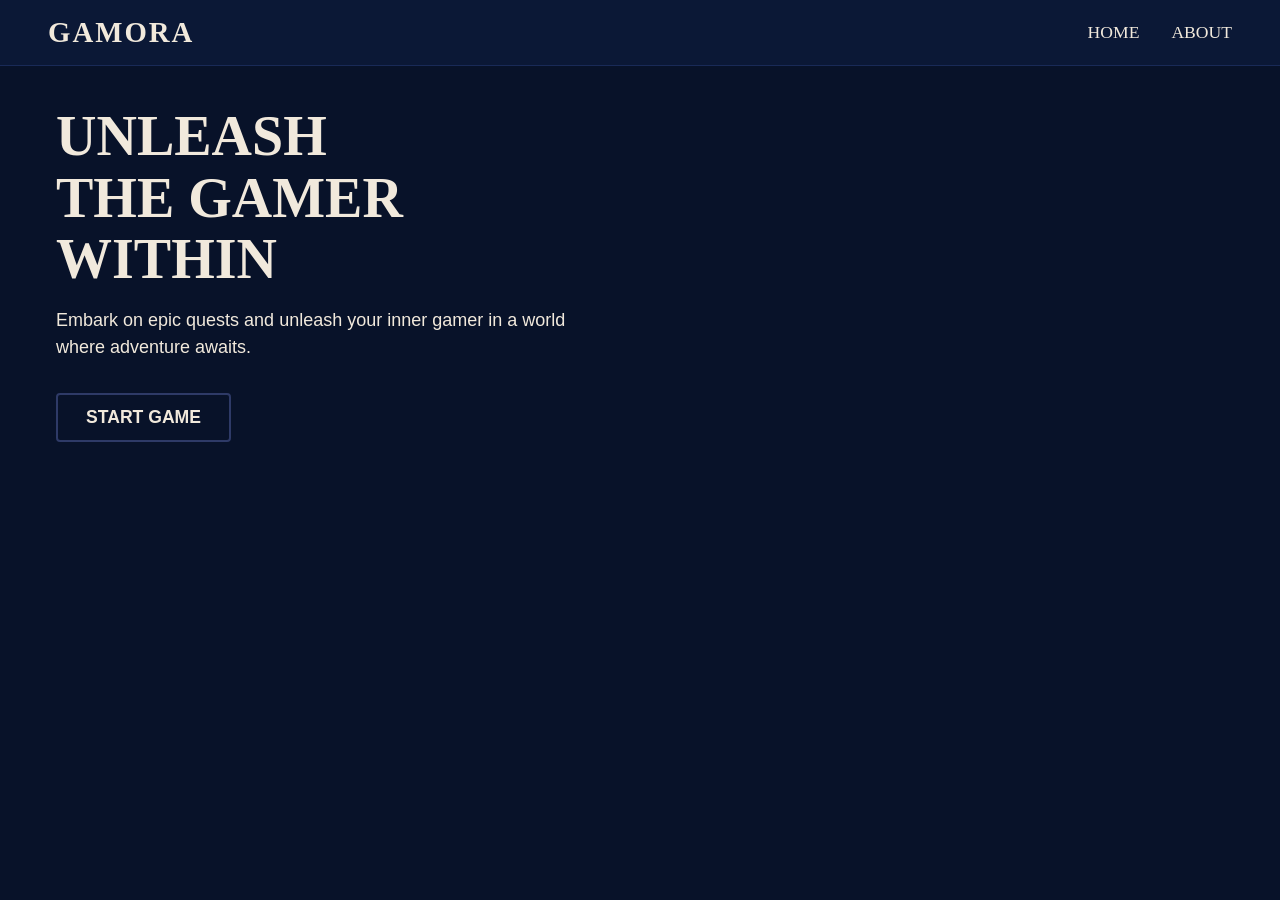
==== index.html @ 8419f67c "Create index.html" ====
<!DOCTYPE html>
<html lang="en">
<head>
    <meta charset="UTF-8" />
    <meta name="viewport" content="width=device-width, initial-scale=1" />
    <title>Gamora</title>
    <link rel="stylesheet" href="styles.css" />
</head>
<style>
   /* Reset and base styles */
* {
    margin: 0;
    padding: 0;
    box-sizing: border-box;
    font-family: 'Georgia', serif;
}

body {
    background-color: #081229;
    color: #f1e9dc;
    min-height: 100vh;
    display: flex;
    flex-direction: column;
    background-image: url("https://images8.alphacoders.com/134/thumb-1920-1349793.png");
}

/* Header styles */
.header {
    display: flex;
    justify-content: space-between;
    align-items: center;
    padding: 1rem 3rem;
    background-color: #0b1836;
    border-bottom: 1px solid #192a57;
}

.logo {
    font-weight: 900;
    font-size: 1.8rem;
    letter-spacing: 2px;
}

.nav {
    display: flex;
    gap: 2rem;
}

.nav-link {
    color: #f1e9dc;
    text-decoration: none;
    font-weight: 500;
    font-size: 1.1rem;
    transition: color 0.3s ease;
}

.nav-link:hover {
    color: #a9c1d9;
    cursor: pointer;
}

/* Main content styles */
.main-content {
    flex-grow: 1;
   
    
    max-width: 1200px;
    margin:40px ;
    padding: 0 1rem;
    
}

.text-section {
    max-width: 550px;
}

.text-section h1 {
    font-size: 3.5rem;
    font-weight: 900;
    line-height: 1.1;
    margin-bottom: 1rem;
}

.text-section p {
    font-weight: 400;
    font-size: 1.125rem;
    margin-bottom: 2rem;
    line-height: 1.5;
    font-family: 'Arial', sans-serif;
}

/* Button styles */
.start-btn {
    background-color: transparent;
    border: 2px solid #2e3a67;
    color: #f1e9dc;
    padding: 0.75rem 1.75rem;
    font-weight: 700;
    font-size: 1.1rem;
    cursor: pointer;
    border-radius: 4px;
    transition: all 0.3s ease;
    font-family: 'Arial', sans-serif;
}

.start-btn:hover {
    background-color: #2e3a67;
    border-color: #7ea4d8;
    color: #cbd9f2;
}

/* Image section */
.image-section img {
    max-width: 400px;
    width: 100%;
    height: auto;
}

/* Responsive for smaller screens */
@media screen and (max-width: 900px) {
    .main-content {
        flex-direction: column-reverse;
        text-align: center;
    }

    .text-section h1 {
        font-size: 2.5rem;
    }

    .image-section img {
        max-width: 80%;
        margin-bottom: 2rem;
    }
}


</style>
<body>
    <header class="header">
        <div class="logo">GAMORA</div>
        <nav class="nav">
            <a href="startgame.html" class="nav-link">HOME</a>
            
            <a href="#" class="nav-link">ABOUT</a>
        </nav>
    </header>
    <main class="main-content">
        <div class="text-section">
            <h1>UNLEASH <br />THE GAMER <br />WITHIN</h1>
            <p>Embark on epic quests and unleash your inner gamer in a world where adventure awaits.</p>
            <button a href="startgame.html" class="start-btn">START GAME</button>
        </div>
       
    </main>
</body>
</html>
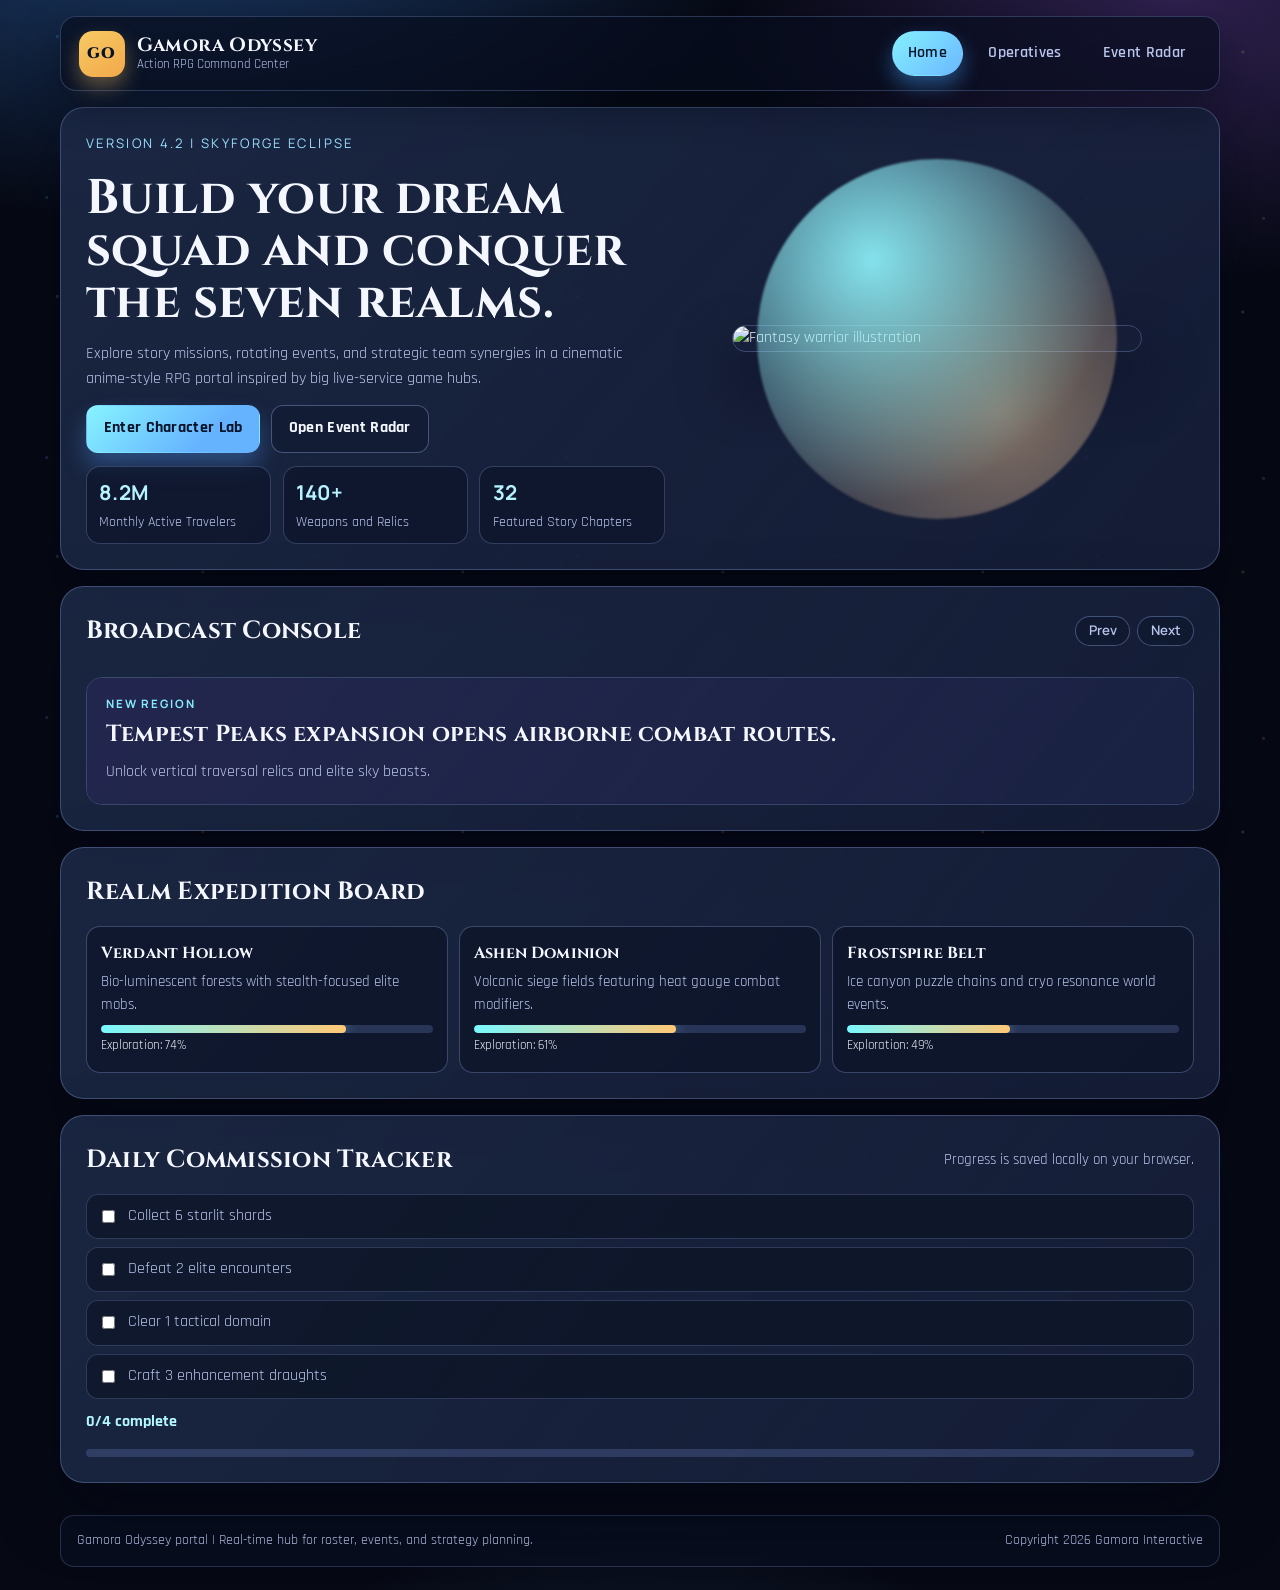
==== commit 6b2a78da: "Redesign site into animated RPG-style game portal" ====
--- a/index.html
+++ b/index.html
@@ -1,155 +1,167 @@
 <!DOCTYPE html>
 <html lang="en">
 <head>
-    <meta charset="UTF-8" />
-    <meta name="viewport" content="width=device-width, initial-scale=1" />
-    <title>Gamora</title>
-    <link rel="stylesheet" href="styles.css" />
+  <meta charset="UTF-8" />
+  <meta name="viewport" content="width=device-width, initial-scale=1" />
+  <title>Gamora Odyssey | Action RPG Portal</title>
+  <link rel="preconnect" href="https://fonts.googleapis.com" />
+  <link rel="preconnect" href="https://fonts.gstatic.com" crossorigin />
+  <link
+    href="https://fonts.googleapis.com/css2?family=Cinzel:wght@500;700;900&family=Rajdhani:wght@400;500;600;700&family=Manrope:wght@500;700&display=swap"
+    rel="stylesheet"
+  />
+  <link rel="stylesheet" href="styles.css" />
+  <script src="script.js" defer></script>
 </head>
-<style>
-   /* Reset and base styles */
-* {
-    margin: 0;
-    padding: 0;
-    box-sizing: border-box;
-    font-family: 'Georgia', serif;
-}
+<body data-page="home">
+  <div class="atmo-layer"></div>
 
-body {
-    background-color: #081229;
-    color: #f1e9dc;
-    min-height: 100vh;
-    display: flex;
-    flex-direction: column;
-    background-image: url("https://images8.alphacoders.com/134/thumb-1920-1349793.png");
-}
+  <header class="site-header">
+    <a href="index.html" class="brand">
+      <span class="brand-mark">GO</span>
+      <span class="brand-text">
+        <strong>Gamora Odyssey</strong>
+        <small>Action RPG Command Center</small>
+      </span>
+    </a>
 
-/* Header styles */
-.header {
-    display: flex;
-    justify-content: space-between;
-    align-items: center;
-    padding: 1rem 3rem;
-    background-color: #0b1836;
-    border-bottom: 1px solid #192a57;
-}
+    <button class="menu-toggle" type="button" data-menu-toggle aria-label="Toggle navigation">Menu</button>
 
-.logo {
-    font-weight: 900;
-    font-size: 1.8rem;
-    letter-spacing: 2px;
-}
+    <nav class="site-nav" data-nav>
+      <a href="index.html" data-page-link="home">Home</a>
+      <a href="startgame.html" data-page-link="characters">Operatives</a>
+      <a href="event_calender.html" data-page-link="events">Event Radar</a>
+    </nav>
+  </header>
 
-.nav {
-    display: flex;
-    gap: 2rem;
-}
+  <main class="page page-home">
+    <section class="panel hero" data-parallax-zone data-reveal>
+      <div class="hero-copy">
+        <p class="kicker">Version 4.2 | Skyforge Eclipse</p>
+        <h1>Build your dream squad and conquer the seven realms.</h1>
+        <p class="intro-text">
+          Explore story missions, rotating events, and strategic team synergies in a cinematic anime-style RPG portal inspired by big live-service game hubs.
+        </p>
 
-.nav-link {
-    color: #f1e9dc;
-    text-decoration: none;
-    font-weight: 500;
-    font-size: 1.1rem;
-    transition: color 0.3s ease;
-}
+        <div class="cta-row">
+          <a class="btn btn-primary" href="startgame.html">Enter Character Lab</a>
+          <a class="btn btn-ghost" href="event_calender.html">Open Event Radar</a>
+        </div>
 
-.nav-link:hover {
-    color: #a9c1d9;
-    cursor: pointer;
-}
+        <div class="stat-grid">
+          <article class="stat-card">
+            <h3>8.2M</h3>
+            <p>Monthly Active Travelers</p>
+          </article>
+          <article class="stat-card">
+            <h3>140+</h3>
+            <p>Weapons and Relics</p>
+          </article>
+          <article class="stat-card">
+            <h3>32</h3>
+            <p>Featured Story Chapters</p>
+          </article>
+        </div>
+      </div>
 
-/* Main content styles */
-.main-content {
-    flex-grow: 1;
-   
-    
-    max-width: 1200px;
-    margin:40px ;
-    padding: 0 1rem;
-    
-}
+      <div class="hero-art">
+        <div class="energy-orb" data-depth="8"></div>
+        <img
+          src="https://images.unsplash.com/photo-1624344965190-8a1f6f6d2f2f?auto=format&fit=crop&w=880&q=80"
+          alt="Fantasy warrior illustration"
+          data-depth="18"
+        />
+      </div>
+    </section>
 
-.text-section {
-    max-width: 550px;
-}
+    <section class="panel carousel-panel" data-reveal>
+      <div class="section-head">
+        <h2>Broadcast Console</h2>
+        <div class="carousel-controls">
+          <button type="button" data-carousel-prev aria-label="Previous update">Prev</button>
+          <button type="button" data-carousel-next aria-label="Next update">Next</button>
+        </div>
+      </div>
 
-.text-section h1 {
-    font-size: 3.5rem;
-    font-weight: 900;
-    line-height: 1.1;
-    margin-bottom: 1rem;
-}
+      <div class="carousel-window">
+        <div class="carousel-track" data-carousel-track>
+          <article class="news-card">
+            <p class="label">New Region</p>
+            <h3>Tempest Peaks expansion opens airborne combat routes.</h3>
+            <p>Unlock vertical traversal relics and elite sky beasts.</p>
+          </article>
+          <article class="news-card">
+            <p class="label">Co-op Raid</p>
+            <h3>Leviathan Core raid now supports 8-player tactical teams.</h3>
+            <p>Shared shield mechanics and rotating elemental hazards.</p>
+          </article>
+          <article class="news-card">
+            <p class="label">Limited Banner</p>
+            <h3>Lyra Stormveil and Kairo Embermace rate-up event is live.</h3>
+            <p>Boosted drop rates and bonus fate tickets in week one.</p>
+          </article>
+        </div>
+      </div>
+    </section>
 
-.text-section p {
-    font-weight: 400;
-    font-size: 1.125rem;
-    margin-bottom: 2rem;
-    line-height: 1.5;
-    font-family: 'Arial', sans-serif;
-}
+    <section class="panel realm-panel" data-reveal>
+      <div class="section-head">
+        <h2>Realm Expedition Board</h2>
+      </div>
 
-/* Button styles */
-.start-btn {
-    background-color: transparent;
-    border: 2px solid #2e3a67;
-    color: #f1e9dc;
-    padding: 0.75rem 1.75rem;
-    font-weight: 700;
-    font-size: 1.1rem;
-    cursor: pointer;
-    border-radius: 4px;
-    transition: all 0.3s ease;
-    font-family: 'Arial', sans-serif;
-}
+      <div class="realm-grid">
+        <article class="realm-card">
+          <h3>Verdant Hollow</h3>
+          <p>Bio-luminescent forests with stealth-focused elite mobs.</p>
+          <div class="progress-meter"><span style="width: 74%"></span></div>
+          <small>Exploration: 74%</small>
+        </article>
+        <article class="realm-card">
+          <h3>Ashen Dominion</h3>
+          <p>Volcanic siege fields featuring heat gauge combat modifiers.</p>
+          <div class="progress-meter"><span style="width: 61%"></span></div>
+          <small>Exploration: 61%</small>
+        </article>
+        <article class="realm-card">
+          <h3>Frostspire Belt</h3>
+          <p>Ice canyon puzzle chains and cryo resonance world events.</p>
+          <div class="progress-meter"><span style="width: 49%"></span></div>
+          <small>Exploration: 49%</small>
+        </article>
+      </div>
+    </section>
 
-.start-btn:hover {
-    background-color: #2e3a67;
-    border-color: #7ea4d8;
-    color: #cbd9f2;
-}
+    <section class="panel commission-panel" data-reveal>
+      <div class="section-head">
+        <h2>Daily Commission Tracker</h2>
+        <small>Progress is saved locally on your browser.</small>
+      </div>
 
-/* Image section */
-.image-section img {
-    max-width: 400px;
-    width: 100%;
-    height: auto;
-}
+      <ul class="commission-list" data-commission-list>
+        <li>
+          <label><input type="checkbox" data-commission="shards" /> Collect 6 starlit shards</label>
+        </li>
+        <li>
+          <label><input type="checkbox" data-commission="elite" /> Defeat 2 elite encounters</label>
+        </li>
+        <li>
+          <label><input type="checkbox" data-commission="domain" /> Clear 1 tactical domain</label>
+        </li>
+        <li>
+          <label><input type="checkbox" data-commission="craft" /> Craft 3 enhancement draughts</label>
+        </li>
+      </ul>
 
-/* Responsive for smaller screens */
-@media screen and (max-width: 900px) {
-    .main-content {
-        flex-direction: column-reverse;
-        text-align: center;
-    }
+      <div class="commission-progress">
+        <p data-commission-text>0/4 complete</p>
+        <div class="progress-meter"><span data-commission-bar style="width: 0%"></span></div>
+      </div>
+    </section>
+  </main>
 
-    .text-section h1 {
-        font-size: 2.5rem;
-    }
-
-    .image-section img {
-        max-width: 80%;
-        margin-bottom: 2rem;
-    }
-}
-
-
-</style>
-<body>
-    <header class="header">
-        <div class="logo">GAMORA</div>
-        <nav class="nav">
-            <a href="startgame.html" class="nav-link">HOME</a>
-            
-            <a href="#" class="nav-link">ABOUT</a>
-        </nav>
-    </header>
-    <main class="main-content">
-        <div class="text-section">
-            <h1>UNLEASH <br />THE GAMER <br />WITHIN</h1>
-            <p>Embark on epic quests and unleash your inner gamer in a world where adventure awaits.</p>
-            <button a href="startgame.html" class="start-btn">START GAME</button>
-        </div>
-       
-    </main>
+  <footer class="site-footer">
+    <p>Gamora Odyssey portal | Real-time hub for roster, events, and strategy planning.</p>
+    <p>Copyright <span data-year></span> Gamora Interactive</p>
+  </footer>
 </body>
 </html>
--- a/styles.css
+++ b/styles.css
@@ -0,0 +1,850 @@
+:root {
+  --bg-base: #060914;
+  --bg-surface: #10172b;
+  --bg-elevated: rgba(21, 31, 56, 0.78);
+  --ink: #f5f7ff;
+  --ink-soft: #b8c5ec;
+  --line: rgba(146, 170, 235, 0.32);
+  --aqua: #56e4ff;
+  --gold: #f8ca64;
+  --rose: #fd8ac1;
+  --success: #7ff3c6;
+  --danger: #ff8d8d;
+  --shadow-lg: 0 28px 60px rgba(3, 8, 20, 0.55);
+  --radius-lg: 24px;
+  --radius-md: 14px;
+  --radius-sm: 10px;
+}
+
+* {
+  box-sizing: border-box;
+}
+
+html,
+body {
+  margin: 0;
+  padding: 0;
+  min-height: 100%;
+}
+
+body {
+  font-family: "Rajdhani", sans-serif;
+  color: var(--ink);
+  background:
+    radial-gradient(1200px 700px at 12% -10%, #20467a 0%, transparent 54%),
+    radial-gradient(900px 560px at 92% 0%, #2f214f 0%, transparent 50%),
+    radial-gradient(900px 620px at 50% 115%, #192641 0%, transparent 50%),
+    var(--bg-base);
+  line-height: 1.55;
+  overflow-x: hidden;
+}
+
+.atmo-layer {
+  position: fixed;
+  inset: 0;
+  pointer-events: none;
+  z-index: -1;
+  opacity: 0.24;
+  background-image:
+    radial-gradient(circle at 22% 14%, rgba(92, 220, 255, 0.84) 0 1px, transparent 2px),
+    radial-gradient(circle at 78% 20%, rgba(243, 193, 109, 0.78) 0 1px, transparent 2px),
+    radial-gradient(circle at 18% 76%, rgba(130, 152, 255, 0.88) 0 1px, transparent 2px),
+    radial-gradient(circle at 86% 84%, rgba(255, 150, 194, 0.7) 0 1px, transparent 2px);
+  background-size: 260px 260px;
+  animation: starsDrift 40s linear infinite;
+}
+
+img {
+  max-width: 100%;
+  display: block;
+}
+
+a {
+  color: inherit;
+  text-decoration: none;
+}
+
+.site-header {
+  position: sticky;
+  top: 0;
+  z-index: 40;
+  margin: 1rem auto 0;
+  width: min(1160px, calc(100vw - 1.2rem));
+  padding: 0.85rem 1.1rem;
+  border: 1px solid rgba(135, 160, 228, 0.28);
+  border-radius: 16px;
+  display: flex;
+  align-items: center;
+  justify-content: space-between;
+  gap: 1rem;
+  backdrop-filter: blur(16px);
+  background: rgba(8, 13, 30, 0.7);
+  box-shadow: 0 14px 40px rgba(3, 8, 20, 0.45);
+}
+
+.brand {
+  display: inline-flex;
+  align-items: center;
+  gap: 0.75rem;
+  min-width: 0;
+}
+
+.brand-mark {
+  width: 46px;
+  height: 46px;
+  border-radius: 14px;
+  display: inline-grid;
+  place-items: center;
+  font-family: "Cinzel", serif;
+  font-weight: 900;
+  font-size: 0.95rem;
+  letter-spacing: 0.07em;
+  color: #061329;
+  background: linear-gradient(145deg, var(--gold), #f2a84b);
+  box-shadow: 0 10px 20px rgba(255, 201, 109, 0.35);
+}
+
+.brand-text {
+  display: grid;
+  line-height: 1.2;
+}
+
+.brand-text strong {
+  font-family: "Cinzel", serif;
+  font-weight: 700;
+  letter-spacing: 0.02em;
+  font-size: clamp(1rem, 1.8vw, 1.2rem);
+}
+
+.brand-text small {
+  color: var(--ink-soft);
+  font-size: 0.83rem;
+}
+
+.menu-toggle {
+  display: none;
+  border: 1px solid rgba(165, 189, 255, 0.35);
+  border-radius: 999px;
+  background: rgba(17, 27, 52, 0.8);
+  color: var(--ink);
+  font: 600 0.92rem/1 "Manrope", sans-serif;
+  padding: 0.58rem 0.95rem;
+  cursor: pointer;
+}
+
+.site-nav {
+  display: inline-flex;
+  align-items: center;
+  gap: 0.55rem;
+}
+
+.site-nav a {
+  position: relative;
+  padding: 0.58rem 0.95rem;
+  border-radius: 999px;
+  color: var(--ink-soft);
+  border: 1px solid transparent;
+  transition: all 0.24s ease;
+  font-weight: 600;
+  letter-spacing: 0.02em;
+}
+
+.site-nav a:hover {
+  color: var(--ink);
+  border-color: rgba(157, 182, 250, 0.28);
+  background: rgba(31, 45, 83, 0.62);
+}
+
+.site-nav a.is-current {
+  color: #061329;
+  border-color: transparent;
+  background: linear-gradient(135deg, #84f0ff, #6bb8ff);
+  box-shadow: 0 10px 20px rgba(69, 164, 255, 0.42);
+}
+
+.page {
+  width: min(1160px, calc(100vw - 1.2rem));
+  margin: 1rem auto 2rem;
+  display: grid;
+  gap: 1rem;
+}
+
+.panel {
+  position: relative;
+  border-radius: var(--radius-lg);
+  border: 1px solid var(--line);
+  background:
+    linear-gradient(130deg, rgba(43, 59, 97, 0.35), rgba(22, 30, 56, 0.72)),
+    var(--bg-elevated);
+  box-shadow: var(--shadow-lg);
+  padding: clamp(1.05rem, 2vw, 1.55rem);
+  overflow: clip;
+}
+
+.panel::after {
+  content: "";
+  position: absolute;
+  inset: -2px;
+  border-radius: inherit;
+  border: 1px solid rgba(119, 160, 255, 0.09);
+  pointer-events: none;
+}
+
+.kicker {
+  margin: 0;
+  color: #9be0ff;
+  font-family: "Manrope", sans-serif;
+  font-size: 0.82rem;
+  letter-spacing: 0.18em;
+  text-transform: uppercase;
+}
+
+h1,
+h2,
+h3 {
+  font-family: "Cinzel", serif;
+  letter-spacing: 0.01em;
+  margin: 0;
+}
+
+.intro-text,
+p {
+  margin: 0;
+  color: var(--ink-soft);
+}
+
+.section-head {
+  display: flex;
+  align-items: center;
+  justify-content: space-between;
+  gap: 1rem;
+  margin-bottom: 0.9rem;
+}
+
+.section-head h2 {
+  font-size: clamp(1.15rem, 2.1vw, 1.55rem);
+}
+
+.section-head small {
+  color: var(--ink-soft);
+  font-size: 0.92rem;
+}
+
+.btn {
+  border: 1px solid transparent;
+  border-radius: 12px;
+  padding: 0.68rem 1.05rem;
+  font-weight: 700;
+  letter-spacing: 0.02em;
+  cursor: pointer;
+  transition: transform 0.22s ease, box-shadow 0.22s ease, background 0.22s ease;
+}
+
+.btn:hover {
+  transform: translateY(-2px);
+}
+
+.btn-primary {
+  color: #061329;
+  background: linear-gradient(135deg, #87f4ff, #65b2ff 70%);
+  box-shadow: 0 13px 22px rgba(79, 159, 255, 0.34);
+}
+
+.btn-primary:hover {
+  box-shadow: 0 16px 26px rgba(79, 159, 255, 0.42);
+}
+
+.btn-ghost {
+  color: var(--ink);
+  border-color: rgba(167, 190, 255, 0.35);
+  background: rgba(17, 27, 52, 0.78);
+}
+
+.btn-ghost:hover {
+  background: rgba(34, 48, 88, 0.82);
+}
+
+.hero {
+  display: grid;
+  grid-template-columns: 1.06fr 0.94fr;
+  align-items: center;
+  gap: 1rem;
+}
+
+.hero h1 {
+  margin-top: 0.45rem;
+  font-size: clamp(1.8rem, 3.8vw, 3.2rem);
+  line-height: 1.07;
+}
+
+.hero-copy {
+  display: grid;
+  gap: 0.8rem;
+}
+
+.cta-row {
+  display: flex;
+  flex-wrap: wrap;
+  gap: 0.65rem;
+}
+
+.stat-grid,
+.metrics-grid {
+  display: grid;
+  grid-template-columns: repeat(3, minmax(0, 1fr));
+  gap: 0.7rem;
+}
+
+.stat-card {
+  border-radius: 14px;
+  border: 1px solid rgba(153, 177, 240, 0.26);
+  background: rgba(12, 19, 41, 0.64);
+  padding: 0.66rem 0.78rem;
+}
+
+.stat-card h3 {
+  font-family: "Manrope", sans-serif;
+  font-size: 1.28rem;
+  color: #b5f3ff;
+}
+
+.stat-card p {
+  margin-top: 0.15rem;
+  font-size: 0.85rem;
+  color: var(--ink-soft);
+}
+
+.hero-art {
+  display: grid;
+  place-items: center;
+  min-height: 300px;
+}
+
+.hero-art img,
+.spotlight-art img {
+  width: min(410px, 100%);
+  max-height: 530px;
+  object-fit: cover;
+  border-radius: 20px;
+  border: 1px solid rgba(144, 170, 237, 0.3);
+  box-shadow: 0 30px 55px rgba(5, 9, 24, 0.62);
+}
+
+.energy-orb {
+  position: absolute;
+  width: 360px;
+  height: 360px;
+  border-radius: 50%;
+  background:
+    radial-gradient(circle at 32% 28%, rgba(140, 245, 255, 0.9), rgba(86, 168, 255, 0.06) 68%),
+    radial-gradient(circle at 68% 70%, rgba(255, 195, 130, 0.48), rgba(255, 173, 94, 0.06) 72%);
+  filter: blur(1px);
+  animation: pulseAura 5s ease-in-out infinite;
+}
+
+.carousel-panel {
+  display: grid;
+  gap: 0.8rem;
+}
+
+.carousel-controls {
+  display: inline-flex;
+  gap: 0.45rem;
+}
+
+.carousel-controls button,
+.filter-row button {
+  border: 1px solid rgba(155, 180, 246, 0.36);
+  background: rgba(14, 24, 45, 0.72);
+  color: var(--ink-soft);
+  border-radius: 999px;
+  padding: 0.44rem 0.78rem;
+  font: 600 0.83rem/1 "Manrope", sans-serif;
+  cursor: pointer;
+  transition: all 0.2s ease;
+}
+
+.carousel-controls button:hover,
+.filter-row button:hover,
+.filter-row button.active {
+  color: #051327;
+  border-color: transparent;
+  background: linear-gradient(135deg, #9ff6ff, #79beff);
+}
+
+.carousel-window {
+  overflow: hidden;
+  border-radius: 16px;
+  border: 1px solid rgba(136, 161, 229, 0.29);
+}
+
+.carousel-track {
+  display: flex;
+  transition: transform 0.45s ease;
+}
+
+.news-card {
+  min-width: 100%;
+  padding: 1.2rem;
+  background:
+    linear-gradient(130deg, rgba(84, 76, 169, 0.28), rgba(30, 39, 77, 0.7)),
+    rgba(14, 21, 40, 0.86);
+  display: grid;
+  gap: 0.48rem;
+}
+
+.news-card .label {
+  color: #86edff;
+  font: 700 0.72rem/1 "Manrope", sans-serif;
+  letter-spacing: 0.16em;
+  text-transform: uppercase;
+}
+
+.news-card h3 {
+  font-size: clamp(1.04rem, 2vw, 1.45rem);
+}
+
+.news-card p {
+  max-width: 72ch;
+}
+
+.realm-grid {
+  display: grid;
+  grid-template-columns: repeat(3, minmax(0, 1fr));
+  gap: 0.7rem;
+}
+
+.realm-card,
+.event-card,
+.roster-card {
+  border-radius: 14px;
+  border: 1px solid rgba(148, 173, 238, 0.32);
+  background: rgba(11, 19, 39, 0.65);
+  padding: 0.88rem;
+}
+
+.realm-card h3,
+.event-card h3,
+.roster-card h3 {
+  font-size: 1rem;
+}
+
+.realm-card p,
+.event-card p,
+.roster-card p {
+  margin-top: 0.32rem;
+  font-size: 0.92rem;
+}
+
+.progress-meter {
+  margin-top: 0.55rem;
+  width: 100%;
+  height: 8px;
+  border-radius: 999px;
+  overflow: hidden;
+  background: rgba(121, 146, 222, 0.24);
+}
+
+.progress-meter span {
+  display: block;
+  height: 100%;
+  width: 0;
+  border-radius: inherit;
+  background: linear-gradient(90deg, #7af8ff, #ffc875);
+  box-shadow: 0 0 14px rgba(121, 227, 255, 0.55);
+  transition: width 0.35s ease;
+}
+
+.commission-list {
+  margin: 0;
+  padding: 0;
+  list-style: none;
+  display: grid;
+  gap: 0.5rem;
+}
+
+.commission-list label {
+  display: flex;
+  gap: 0.6rem;
+  align-items: center;
+  color: var(--ink-soft);
+  padding: 0.58rem 0.7rem;
+  border-radius: 12px;
+  border: 1px solid rgba(142, 166, 232, 0.24);
+  background: rgba(10, 18, 35, 0.62);
+}
+
+.commission-list input {
+  accent-color: #87f3ff;
+}
+
+.commission-progress {
+  margin-top: 0.7rem;
+  display: grid;
+  gap: 0.32rem;
+}
+
+.commission-progress p {
+  color: #b4f8ff;
+  font-weight: 700;
+}
+
+.character-shell {
+  display: grid;
+  grid-template-columns: 1.05fr 0.95fr;
+  gap: 1rem;
+  align-items: center;
+}
+
+.spotlight-copy {
+  display: grid;
+  gap: 0.6rem;
+}
+
+.spotlight-copy h1 {
+  font-size: clamp(1.75rem, 3.8vw, 3rem);
+}
+
+.spotlight-meta {
+  display: inline-flex;
+  align-items: center;
+  flex-wrap: wrap;
+  gap: 0.42rem;
+  color: #9be5ff;
+  font-weight: 600;
+}
+
+.dot-sep {
+  width: 6px;
+  height: 6px;
+  border-radius: 999px;
+  background: rgba(151, 183, 255, 0.7);
+}
+
+.star-line {
+  color: var(--gold);
+  letter-spacing: 0.2em;
+  font-size: 1rem;
+  text-shadow: 0 0 12px rgba(247, 201, 95, 0.32);
+}
+
+.spotlight-quote {
+  max-width: 58ch;
+}
+
+.ability-grid {
+  display: grid;
+  grid-template-columns: repeat(2, minmax(0, 1fr));
+  gap: 0.6rem;
+}
+
+.ability-grid article {
+  border-radius: 12px;
+  border: 1px solid rgba(145, 170, 236, 0.3);
+  background: rgba(9, 17, 34, 0.62);
+  padding: 0.65rem;
+}
+
+.ability-grid h3 {
+  font-size: 0.9rem;
+  color: #98e7ff;
+  margin-bottom: 0.2rem;
+}
+
+.ability-grid p {
+  color: var(--ink);
+  font-weight: 600;
+}
+
+.roster-grid {
+  display: grid;
+  grid-template-columns: repeat(4, minmax(0, 1fr));
+  gap: 0.6rem;
+}
+
+.roster-card {
+  cursor: pointer;
+  transition: transform 0.22s ease, border-color 0.22s ease, background 0.22s ease;
+}
+
+.roster-card:hover,
+.roster-card:focus-visible {
+  transform: translateY(-2px);
+  border-color: rgba(163, 188, 254, 0.58);
+  outline: none;
+}
+
+.roster-card.active {
+  border-color: rgba(118, 250, 255, 0.7);
+  background:
+    linear-gradient(140deg, rgba(77, 162, 236, 0.19), rgba(16, 30, 58, 0.72)),
+    rgba(11, 20, 40, 0.74);
+}
+
+.roster-card.is-hidden,
+.event-card.is-hidden {
+  display: none;
+}
+
+.wish-controls {
+  display: flex;
+  align-items: center;
+  flex-wrap: wrap;
+  gap: 0.55rem;
+}
+
+.pity-text {
+  margin: 0;
+  color: #aef4ff;
+}
+
+.wish-results {
+  margin: 0.8rem 0 0;
+  padding: 0;
+  list-style: none;
+  display: grid;
+  gap: 0.4rem;
+}
+
+.wish-results li {
+  border-radius: 10px;
+  border: 1px solid rgba(139, 164, 232, 0.26);
+  background: rgba(11, 19, 39, 0.65);
+  padding: 0.52rem 0.65rem;
+  color: var(--ink-soft);
+}
+
+.wish-results li.rarity-5 {
+  border-color: rgba(255, 208, 120, 0.85);
+  background: rgba(68, 53, 19, 0.45);
+  color: #ffe5ab;
+}
+
+.wish-results li.rarity-4 {
+  border-color: rgba(170, 137, 245, 0.8);
+  background: rgba(48, 30, 80, 0.45);
+  color: #e7daff;
+}
+
+.wish-empty {
+  opacity: 0.82;
+}
+
+.events-hero {
+  display: grid;
+  gap: 0.8rem;
+}
+
+.event-grid {
+  display: grid;
+  grid-template-columns: repeat(2, minmax(0, 1fr));
+  gap: 0.7rem;
+}
+
+.event-card header {
+  display: flex;
+  align-items: flex-start;
+  justify-content: space-between;
+  gap: 0.5rem;
+}
+
+.status-pill {
+  font: 700 0.7rem/1 "Manrope", sans-serif;
+  letter-spacing: 0.08em;
+  text-transform: uppercase;
+  border-radius: 999px;
+  padding: 0.3rem 0.5rem;
+  border: 1px solid rgba(140, 164, 229, 0.35);
+  color: #b7caf8;
+  background: rgba(14, 24, 46, 0.82);
+}
+
+.event-card.status-live .status-pill {
+  border-color: rgba(113, 240, 196, 0.7);
+  color: #84f7cd;
+}
+
+.event-card.status-upcoming .status-pill {
+  border-color: rgba(255, 208, 124, 0.72);
+  color: #ffdf94;
+}
+
+.event-card.status-ended .status-pill {
+  border-color: rgba(235, 150, 150, 0.68);
+  color: #ffb7b7;
+}
+
+.countdown {
+  margin-top: 0.55rem;
+  color: #c4efff;
+  font-weight: 600;
+}
+
+.reward-line {
+  margin-top: 0.64rem;
+  display: flex;
+  gap: 0.5rem;
+  flex-wrap: wrap;
+}
+
+.reward-line span {
+  border-radius: 999px;
+  border: 1px solid rgba(147, 171, 238, 0.38);
+  background: rgba(19, 29, 56, 0.7);
+  padding: 0.24rem 0.52rem;
+  color: #c8d5f7;
+  font-size: 0.78rem;
+}
+
+.planner-panel label {
+  display: block;
+  margin-bottom: 0.42rem;
+  color: var(--ink-soft);
+}
+
+.planner-panel input[type="range"] {
+  width: min(560px, 100%);
+  accent-color: #89f3ff;
+}
+
+.bonus-options {
+  margin-top: 0.75rem;
+  display: grid;
+  gap: 0.4rem;
+}
+
+.bonus-options label {
+  display: flex;
+  align-items: center;
+  gap: 0.5rem;
+  padding: 0.5rem 0.65rem;
+  border-radius: 10px;
+  border: 1px solid rgba(141, 166, 232, 0.25);
+  background: rgba(11, 19, 39, 0.62);
+}
+
+.bonus-options input {
+  accent-color: #7df1ff;
+}
+
+.planner-total {
+  margin-top: 0.8rem;
+  color: #aef7ff;
+  font-size: 1.02rem;
+}
+
+.site-footer {
+  width: min(1160px, calc(100vw - 1.2rem));
+  margin: 0 auto 1.4rem;
+  padding: 0.9rem 1rem;
+  border-radius: 14px;
+  border: 1px solid rgba(141, 166, 232, 0.24);
+  background: rgba(9, 15, 32, 0.75);
+  display: flex;
+  justify-content: space-between;
+  gap: 0.5rem;
+  flex-wrap: wrap;
+  color: var(--ink-soft);
+  font-size: 0.88rem;
+}
+
+[data-reveal] {
+  opacity: 0;
+  transform: translateY(16px) scale(0.99);
+  transition: opacity 0.5s ease, transform 0.5s ease;
+}
+
+[data-reveal].is-visible {
+  opacity: 1;
+  transform: translateY(0) scale(1);
+}
+
+@keyframes starsDrift {
+  from {
+    transform: translateY(0);
+  }
+  to {
+    transform: translateY(-260px);
+  }
+}
+
+@keyframes pulseAura {
+  0%,
+  100% {
+    transform: scale(0.96);
+    opacity: 0.8;
+  }
+  50% {
+    transform: scale(1.04);
+    opacity: 1;
+  }
+}
+
+@media (max-width: 1020px) {
+  .hero,
+  .character-shell {
+    grid-template-columns: 1fr;
+  }
+
+  .hero-art,
+  .spotlight-art {
+    order: -1;
+  }
+
+  .realm-grid,
+  .roster-grid,
+  .event-grid,
+  .stat-grid,
+  .metrics-grid {
+    grid-template-columns: repeat(2, minmax(0, 1fr));
+  }
+
+  .site-header {
+    align-items: flex-start;
+    flex-wrap: wrap;
+  }
+
+  .menu-toggle {
+    display: inline-flex;
+  }
+
+  .site-nav {
+    width: 100%;
+    display: none;
+    flex-wrap: wrap;
+    padding-top: 0.25rem;
+  }
+
+  .site-nav.is-open {
+    display: flex;
+  }
+}
+
+@media (max-width: 700px) {
+  .page {
+    margin-top: 0.8rem;
+  }
+
+  .panel {
+    border-radius: 16px;
+  }
+
+  .realm-grid,
+  .roster-grid,
+  .event-grid,
+  .stat-grid,
+  .metrics-grid,
+  .ability-grid {
+    grid-template-columns: 1fr;
+  }
+
+  .section-head {
+    flex-direction: column;
+    align-items: flex-start;
+  }
+
+  .filter-row {
+    display: flex;
+    flex-wrap: wrap;
+  }
+}
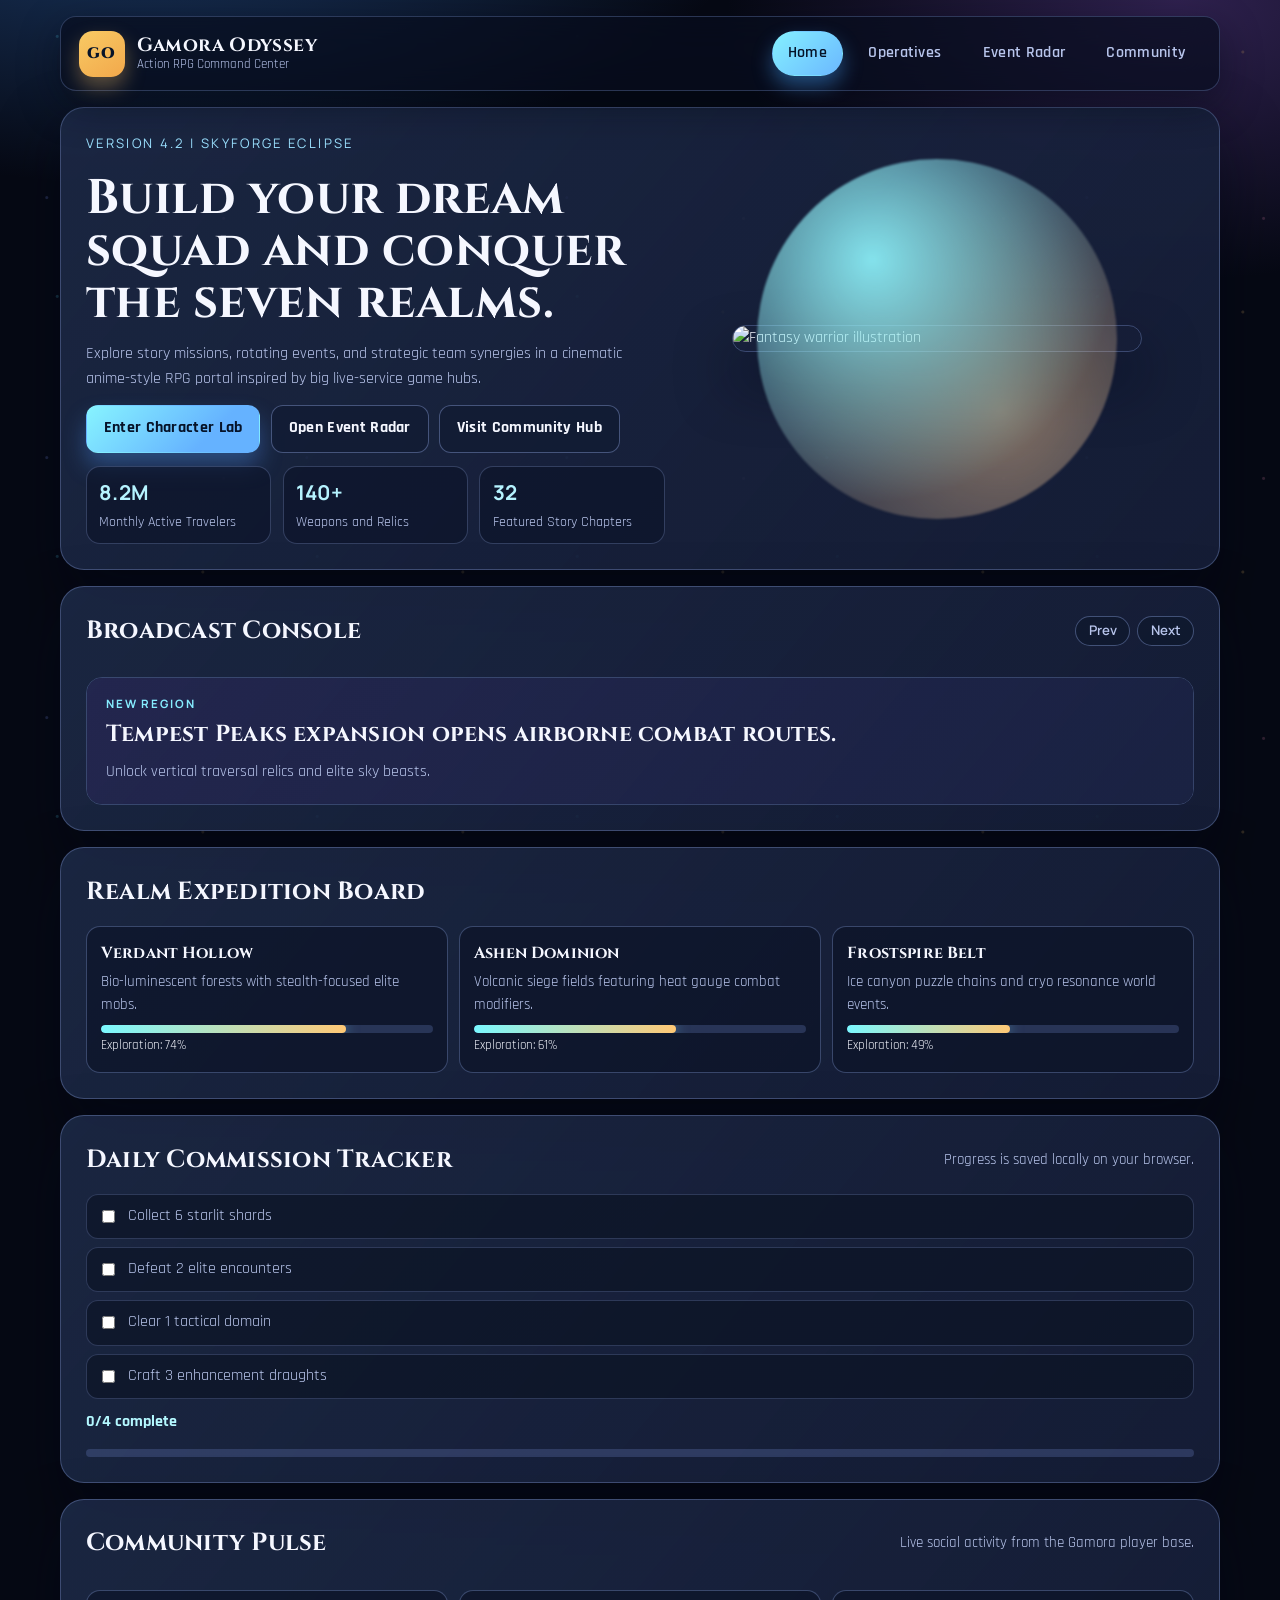
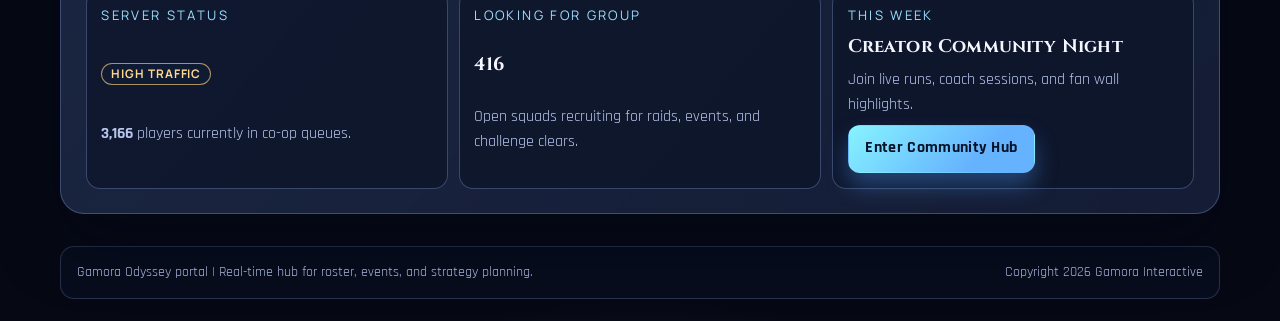
==== commit 14653c60: "Add community hub and multiplayer showcase features" ====
--- a/index.html
+++ b/index.html
@@ -31,6 +31,7 @@
       <a href="index.html" data-page-link="home">Home</a>
       <a href="startgame.html" data-page-link="characters">Operatives</a>
       <a href="event_calender.html" data-page-link="events">Event Radar</a>
+      <a href="community.html" data-page-link="community">Community</a>
     </nav>
   </header>
 
@@ -46,6 +47,7 @@
         <div class="cta-row">
           <a class="btn btn-primary" href="startgame.html">Enter Character Lab</a>
           <a class="btn btn-ghost" href="event_calender.html">Open Event Radar</a>
+          <a class="btn btn-ghost" href="community.html">Visit Community Hub</a>
         </div>
 
         <div class="stat-grid">
@@ -157,6 +159,34 @@
         <div class="progress-meter"><span data-commission-bar style="width: 0%"></span></div>
       </div>
     </section>
+
+    <section class="panel home-community-panel" data-reveal>
+      <div class="section-head">
+        <h2>Community Pulse</h2>
+        <small>Live social activity from the Gamora player base.</small>
+      </div>
+
+      <div class="community-pulse-grid">
+        <article class="pulse-card">
+          <p class="kicker">Server Status</p>
+          <h3><span class="status-badge status-online" data-server-status-badge>Online</span></h3>
+          <p><strong data-online-count>0</strong> players currently in co-op queues.</p>
+        </article>
+
+        <article class="pulse-card">
+          <p class="kicker">Looking For Group</p>
+          <h3 data-lfg-count>0</h3>
+          <p>Open squads recruiting for raids, events, and challenge clears.</p>
+        </article>
+
+        <article class="pulse-card">
+          <p class="kicker">This Week</p>
+          <h3>Creator Community Night</h3>
+          <p>Join live runs, coach sessions, and fan wall highlights.</p>
+          <a class="btn btn-primary" href="community.html">Enter Community Hub</a>
+        </article>
+      </div>
+    </section>
   </main>
 
   <footer class="site-footer">
--- a/styles.css
+++ b/styles.css
@@ -733,6 +733,270 @@
   font-size: 1.02rem;
 }
 
+.status-badge {
+  display: inline-flex;
+  align-items: center;
+  justify-content: center;
+  border-radius: 999px;
+  border: 1px solid rgba(140, 164, 229, 0.4);
+  padding: 0.25rem 0.55rem;
+  font: 700 0.74rem/1 "Manrope", sans-serif;
+  letter-spacing: 0.08em;
+  text-transform: uppercase;
+  color: #c8d8ff;
+  background: rgba(17, 28, 53, 0.82);
+}
+
+.status-badge.status-online {
+  border-color: rgba(113, 240, 196, 0.66);
+  color: #82f5cb;
+}
+
+.status-badge.status-busy {
+  border-color: rgba(255, 208, 124, 0.66);
+  color: #ffd98f;
+}
+
+.status-badge.status-maintenance {
+  border-color: rgba(235, 150, 150, 0.72);
+  color: #ffb1b1;
+}
+
+.community-badges {
+  display: flex;
+  align-items: center;
+  flex-wrap: wrap;
+  gap: 0.6rem;
+  color: var(--ink-soft);
+}
+
+.home-community-panel {
+  display: grid;
+  gap: 0.8rem;
+}
+
+.community-pulse-grid {
+  display: grid;
+  grid-template-columns: repeat(3, minmax(0, 1fr));
+  gap: 0.7rem;
+}
+
+.pulse-card {
+  border-radius: 14px;
+  border: 1px solid rgba(148, 173, 238, 0.32);
+  background: rgba(11, 19, 39, 0.65);
+  padding: 0.9rem;
+  display: grid;
+  gap: 0.44rem;
+}
+
+.pulse-card h3 {
+  font-size: 1.14rem;
+}
+
+.pulse-card .btn {
+  width: fit-content;
+}
+
+.squad-builder-grid {
+  display: grid;
+  grid-template-columns: repeat(4, minmax(0, 1fr));
+  gap: 0.65rem;
+}
+
+.squad-builder-grid label {
+  display: grid;
+  gap: 0.38rem;
+  color: var(--ink-soft);
+  font-weight: 600;
+}
+
+.squad-builder-grid select,
+.coop-form input,
+.coop-form select,
+.fan-form input {
+  border-radius: 10px;
+  border: 1px solid rgba(139, 164, 232, 0.38);
+  background: rgba(10, 18, 36, 0.84);
+  color: var(--ink);
+  font: 600 0.92rem/1.2 "Rajdhani", sans-serif;
+  padding: 0.55rem 0.58rem;
+  outline: none;
+}
+
+.squad-builder-grid select:focus,
+.coop-form input:focus,
+.coop-form select:focus,
+.fan-form input:focus {
+  border-color: rgba(125, 237, 255, 0.82);
+  box-shadow: 0 0 0 2px rgba(106, 217, 255, 0.2);
+}
+
+.team-result {
+  margin-top: 0.65rem;
+  color: #c6f1ff;
+  font-weight: 600;
+}
+
+.chip-row {
+  display: flex;
+  flex-wrap: wrap;
+  gap: 0.45rem;
+}
+
+.chip {
+  border-radius: 999px;
+  border: 1px solid rgba(147, 171, 238, 0.38);
+  background: rgba(19, 29, 56, 0.72);
+  padding: 0.25rem 0.5rem;
+  color: #c8d5f7;
+  font-size: 0.78rem;
+}
+
+.team-tags {
+  margin-top: 0.58rem;
+}
+
+.coop-form {
+  display: grid;
+  grid-template-columns: 1fr 1fr 1fr auto;
+  gap: 0.55rem;
+}
+
+.fan-form {
+  display: grid;
+  grid-template-columns: 1fr 2fr auto;
+  gap: 0.55rem;
+}
+
+.coop-list,
+.fan-wall-list {
+  margin: 0.75rem 0 0;
+  padding: 0;
+  list-style: none;
+  display: grid;
+  gap: 0.45rem;
+}
+
+.queue-item,
+.fan-item {
+  border-radius: 10px;
+  border: 1px solid rgba(139, 164, 232, 0.28);
+  background: rgba(11, 19, 39, 0.66);
+  padding: 0.54rem 0.65rem;
+  display: flex;
+  align-items: center;
+  justify-content: space-between;
+  gap: 0.6rem;
+}
+
+.fan-item {
+  display: grid;
+  justify-content: initial;
+}
+
+.fan-item strong {
+  color: #b7f3ff;
+}
+
+.fan-empty {
+  border-radius: 10px;
+  border: 1px dashed rgba(145, 170, 236, 0.32);
+  background: rgba(10, 18, 35, 0.55);
+  padding: 0.58rem 0.65rem;
+  color: var(--ink-soft);
+}
+
+.queue-item button {
+  border: 1px solid rgba(233, 164, 164, 0.48);
+  background: rgba(79, 31, 45, 0.6);
+  color: #ffc7d5;
+  border-radius: 999px;
+  font: 700 0.72rem/1 "Manrope", sans-serif;
+  padding: 0.3rem 0.5rem;
+  cursor: pointer;
+}
+
+.community-hero {
+  display: grid;
+  grid-template-columns: 1.05fr 0.95fr;
+  gap: 0.9rem;
+  align-items: center;
+}
+
+.community-hero-copy {
+  display: grid;
+  gap: 0.72rem;
+}
+
+.community-hero h1 {
+  margin-top: 0.25rem;
+  font-size: clamp(1.75rem, 3.8vw, 3rem);
+  line-height: 1.08;
+}
+
+.community-hero-metrics {
+  display: grid;
+  grid-template-columns: 1fr;
+  gap: 0.6rem;
+}
+
+.guild-grid,
+.vote-grid {
+  display: grid;
+  grid-template-columns: repeat(3, minmax(0, 1fr));
+  gap: 0.7rem;
+}
+
+.vote-grid {
+  grid-template-columns: repeat(2, minmax(0, 1fr));
+}
+
+.guild-card,
+.vote-card,
+.spotlight-card {
+  border-radius: 14px;
+  border: 1px solid rgba(148, 173, 238, 0.32);
+  background: rgba(11, 19, 39, 0.65);
+  padding: 0.88rem;
+  display: grid;
+  gap: 0.44rem;
+}
+
+.guild-card h3,
+.vote-card h3,
+.spotlight-card h3 {
+  font-size: 1rem;
+}
+
+.vote-card .btn {
+  width: fit-content;
+}
+
+.vote-count {
+  color: #bdefff;
+  font-weight: 700;
+}
+
+.spotlight-track {
+  display: flex;
+  transition: transform 0.45s ease;
+}
+
+.spotlight-card {
+  min-width: 100%;
+  background:
+    linear-gradient(130deg, rgba(91, 70, 172, 0.26), rgba(29, 40, 77, 0.7)),
+    rgba(14, 21, 40, 0.86);
+}
+
+.spotlight-card .label {
+  color: #86edff;
+  font: 700 0.72rem/1 "Manrope", sans-serif;
+  letter-spacing: 0.16em;
+  text-transform: uppercase;
+}
+
 .site-footer {
   width: min(1160px, calc(100vw - 1.2rem));
   margin: 0 auto 1.4rem;
@@ -782,7 +1046,8 @@
 
 @media (max-width: 1020px) {
   .hero,
-  .character-shell {
+  .character-shell,
+  .community-hero {
     grid-template-columns: 1fr;
   }
 
@@ -795,8 +1060,23 @@
   .roster-grid,
   .event-grid,
   .stat-grid,
-  .metrics-grid {
+  .metrics-grid,
+  .community-pulse-grid,
+  .guild-grid,
+  .vote-grid,
+  .squad-builder-grid {
     grid-template-columns: repeat(2, minmax(0, 1fr));
+  }
+
+  .coop-form,
+  .fan-form {
+    grid-template-columns: 1fr 1fr;
+  }
+
+  .coop-form .btn,
+  .fan-form .btn {
+    grid-column: 1 / -1;
+    width: fit-content;
   }
 
   .site-header {
@@ -834,7 +1114,16 @@
   .event-grid,
   .stat-grid,
   .metrics-grid,
-  .ability-grid {
+  .ability-grid,
+  .community-pulse-grid,
+  .guild-grid,
+  .vote-grid,
+  .squad-builder-grid {
+    grid-template-columns: 1fr;
+  }
+
+  .coop-form,
+  .fan-form {
     grid-template-columns: 1fr;
   }
 
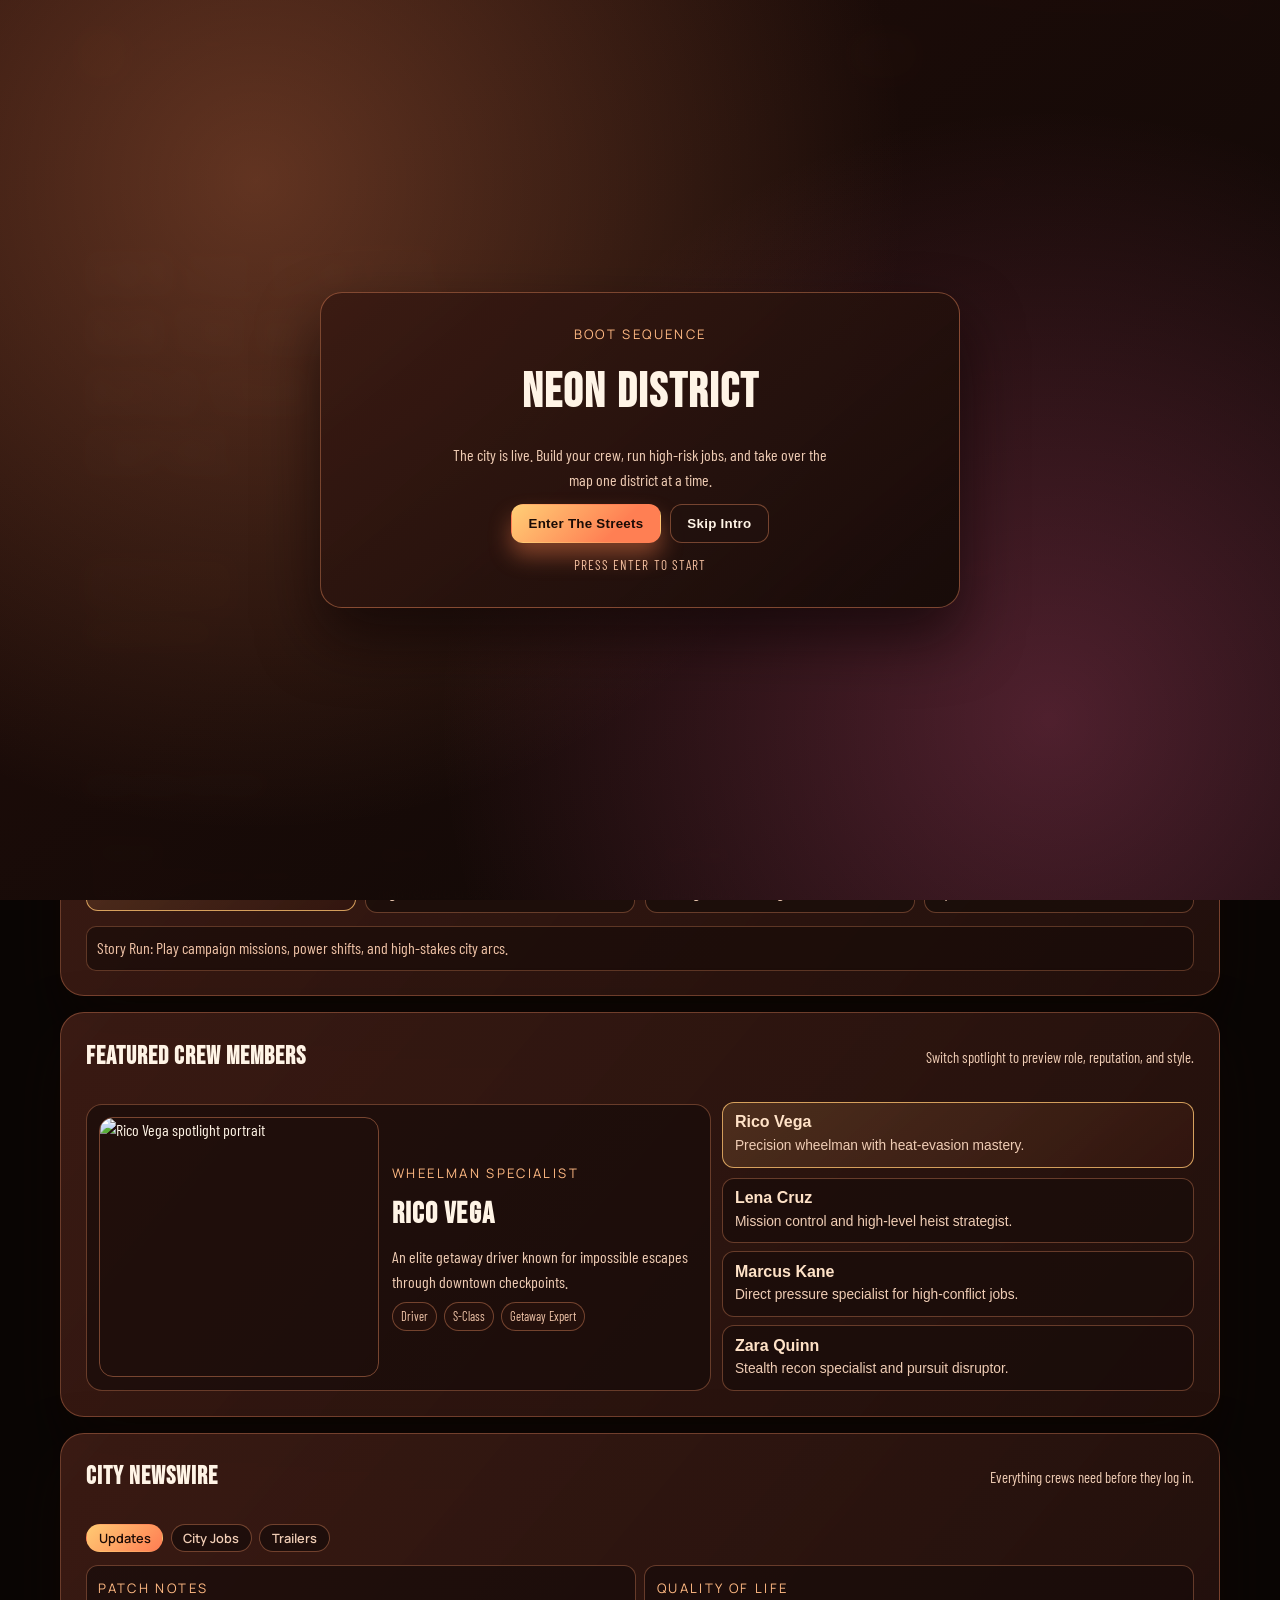
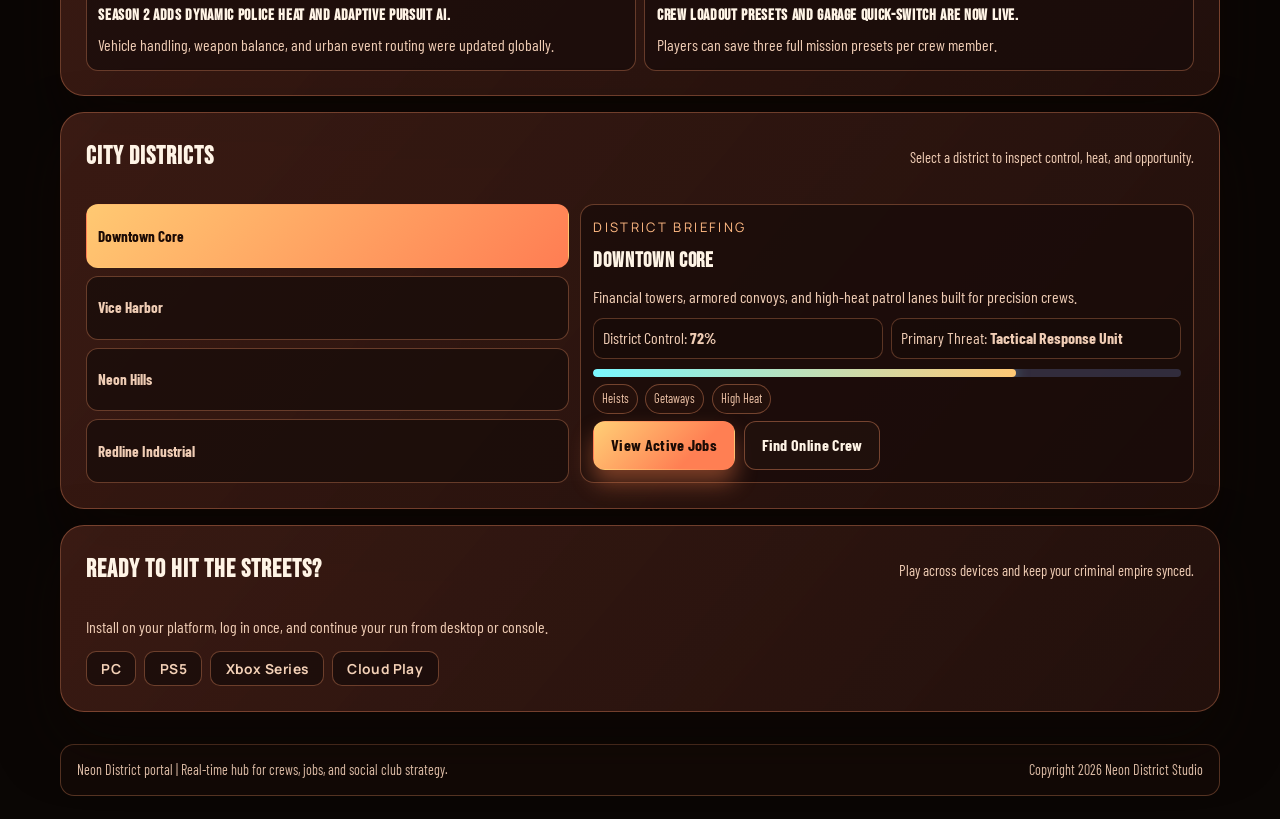
==== commit b98d05aa: "Retheme site to Neon District urban gaming experience" ====
--- a/index.html
+++ b/index.html
@@ -3,11 +3,11 @@
 <head>
   <meta charset="UTF-8" />
   <meta name="viewport" content="width=device-width, initial-scale=1" />
-  <title>Gamora Odyssey | Action RPG Portal</title>
+  <title>Neon District | Open-World Crime Action</title>
   <link rel="preconnect" href="https://fonts.googleapis.com" />
   <link rel="preconnect" href="https://fonts.gstatic.com" crossorigin />
   <link
-    href="https://fonts.googleapis.com/css2?family=Cinzel:wght@500;700;900&family=Rajdhani:wght@400;500;600;700&family=Manrope:wght@500;700&display=swap"
+    href="https://fonts.googleapis.com/css2?family=Bebas+Neue&family=Barlow+Condensed:wght@400;500;600;700;800&family=Manrope:wght@500;700&display=swap"
     rel="stylesheet"
   />
   <link rel="stylesheet" href="styles.css" />
@@ -16,12 +16,28 @@
 <body data-page="home">
   <div class="atmo-layer"></div>
 
+  <div class="opening-gate" data-opening-gate>
+    <div class="opening-gate-stage"></div>
+    <div class="opening-gate-core">
+      <p class="kicker">Boot Sequence</p>
+      <h1>Neon District</h1>
+      <p>
+        The city is live. Build your crew, run high-risk jobs, and take over the map one district at a time.
+      </p>
+      <div class="opening-actions">
+        <button type="button" class="btn btn-primary" data-opening-enter>Enter The Streets</button>
+        <button type="button" class="btn btn-ghost" data-opening-skip>Skip Intro</button>
+      </div>
+      <small>Press Enter To Start</small>
+    </div>
+  </div>
+
   <header class="site-header">
     <a href="index.html" class="brand">
       <span class="brand-mark">GO</span>
       <span class="brand-text">
-        <strong>Gamora Odyssey</strong>
-        <small>Action RPG Command Center</small>
+        <strong>Neon District</strong>
+        <small>Open-World Crime Action Hub</small>
       </span>
     </a>
 
@@ -29,169 +45,361 @@
 
     <nav class="site-nav" data-nav>
       <a href="index.html" data-page-link="home">Home</a>
-      <a href="startgame.html" data-page-link="characters">Operatives</a>
-      <a href="event_calender.html" data-page-link="events">Event Radar</a>
-      <a href="community.html" data-page-link="community">Community</a>
+      <a href="startgame.html" data-page-link="characters">Crew</a>
+      <a href="event_calender.html" data-page-link="events">City Events</a>
+      <a href="community.html" data-page-link="community">Social Club</a>
     </nav>
   </header>
 
-  <main class="page page-home">
-    <section class="panel hero" data-parallax-zone data-reveal>
-      <div class="hero-copy">
-        <p class="kicker">Version 4.2 | Skyforge Eclipse</p>
-        <h1>Build your dream squad and conquer the seven realms.</h1>
-        <p class="intro-text">
-          Explore story missions, rotating events, and strategic team synergies in a cinematic anime-style RPG portal inspired by big live-service game hubs.
+  <main class="page page-home page-home-cinematic">
+    <section class="panel cinematic-hero" data-reveal data-parallax-zone>
+      <div class="cinematic-stage" data-cinematic-stage>
+        <article class="hero-slide is-active" data-hero-slide style="background-image: url('https://images.unsplash.com/photo-1451187580459-43490279c0fa?auto=format&fit=crop&w=1800&q=80');"></article>
+        <article class="hero-slide" data-hero-slide style="background-image: url('https://images.unsplash.com/photo-1534796636912-3b95b3ab5986?auto=format&fit=crop&w=1800&q=80');"></article>
+        <article class="hero-slide" data-hero-slide style="background-image: url('https://images.unsplash.com/photo-1518709268805-4e9042af2176?auto=format&fit=crop&w=1800&q=80');"></article>
+      </div>
+
+      <div class="hero-content">
+        <p class="kicker">Season 2 | Midnight Takeover</p>
+        <h1>Own the streets, run the heists, build your empire.</h1>
+        <p class="hero-lead">
+          Dive into a modern open-world crime sandbox packed with mission chains, car culture, city events, and online crew warfare.
         </p>
 
-        <div class="cta-row">
-          <a class="btn btn-primary" href="startgame.html">Enter Character Lab</a>
-          <a class="btn btn-ghost" href="event_calender.html">Open Event Radar</a>
-          <a class="btn btn-ghost" href="community.html">Visit Community Hub</a>
+        <div class="hero-actions">
+          <a class="btn btn-primary" href="startgame.html">Open Crew Garage</a>
+          <a class="btn btn-ghost" href="event_calender.html">See City Jobs</a>
+          <a class="btn btn-ghost" href="community.html">Join Social Club</a>
         </div>
 
-        <div class="stat-grid">
-          <article class="stat-card">
-            <h3>8.2M</h3>
-            <p>Monthly Active Travelers</p>
-          </article>
-          <article class="stat-card">
-            <h3>140+</h3>
-            <p>Weapons and Relics</p>
-          </article>
-          <article class="stat-card">
-            <h3>32</h3>
-            <p>Featured Story Chapters</p>
-          </article>
+        <div class="hero-indicators">
+          <button type="button" class="is-active" data-hero-dot="0">Downtown Core</button>
+          <button type="button" data-hero-dot="1">Vice Harbor</button>
+          <button type="button" data-hero-dot="2">Neon Hills</button>
         </div>
-      </div>
-
-      <div class="hero-art">
-        <div class="energy-orb" data-depth="8"></div>
-        <img
-          src="https://images.unsplash.com/photo-1624344965190-8a1f6f6d2f2f?auto=format&fit=crop&w=880&q=80"
-          alt="Fantasy warrior illustration"
-          data-depth="18"
-        />
-      </div>
-    </section>
-
-    <section class="panel carousel-panel" data-reveal>
+
+        <div class="live-feed">
+          <span class="live-dot" aria-hidden="true"></span>
+          <p data-live-feed-text>Live Feed: Fresh armored convoy job goes live in 02h 13m.</p>
+        </div>
+      </div>
+
+      <div class="hero-quick-stats">
+        <article class="quick-stat">
+          <p>Active Players</p>
+          <h3>5.8M</h3>
+        </article>
+        <article class="quick-stat">
+          <p>Weekly Heists</p>
+          <h3>1.2M</h3>
+        </article>
+        <article class="quick-stat">
+          <p>Online Crews</p>
+          <h3>48K</h3>
+        </article>
+      </div>
+    </section>
+
+    <section class="panel game-modes" data-reveal>
       <div class="section-head">
-        <h2>Broadcast Console</h2>
-        <div class="carousel-controls">
-          <button type="button" data-carousel-prev aria-label="Previous update">Prev</button>
-          <button type="button" data-carousel-next aria-label="Next update">Next</button>
+        <h2>Game Mode Gateway</h2>
+        <small>Choose how you run the city tonight.</small>
+      </div>
+
+      <div class="mode-grid">
+        <button
+          class="mode-card is-active"
+          type="button"
+          data-mode-card
+          data-mode-title="Story Run"
+          data-mode-desc="Play campaign missions, power shifts, and high-stakes city arcs."
+        >
+          <h3>Story Run</h3>
+          <p>Cinematic missions and narrative city takeover arcs.</p>
+        </button>
+
+        <button
+          class="mode-card"
+          type="button"
+          data-mode-card
+          data-mode-title="Heist Ops"
+          data-mode-desc="Coordinate precision robberies with role-based objectives and escape routes."
+        >
+          <h3>Heist Ops</h3>
+          <p>Multi-phase robberies for high-risk, high-reward crews.</p>
+        </button>
+
+        <button
+          class="mode-card"
+          type="button"
+          data-mode-card
+          data-mode-title="Street Races"
+          data-mode-desc="Climb speed leaderboards in illegal midnight races across the city."
+        >
+          <h3>Street Races</h3>
+          <p>Tune rides, dominate circuits, and own underground rankings.</p>
+        </button>
+
+        <button
+          class="mode-card"
+          type="button"
+          data-mode-card
+          data-mode-title="Online Freemode"
+          data-mode-desc="Free roam, launch side hustles, and create chaos with your crew."
+        >
+          <h3>Online Freemode</h3>
+          <p>Social play, turf fights, and dynamic open-world encounters.</p>
+        </button>
+      </div>
+
+      <p class="mode-hint" data-mode-hint>
+        Story Run: Play campaign missions, power shifts, and high-stakes city arcs.
+      </p>
+    </section>
+
+    <section class="panel character-premiere" data-reveal>
+      <div class="section-head">
+        <h2>Featured Crew Members</h2>
+        <small>Switch spotlight to preview role, reputation, and style.</small>
+      </div>
+
+      <div class="character-premiere-layout">
+        <article class="premiere-spotlight" data-parallax-zone>
+          <div class="premiere-portrait">
+            <img
+              src="https://images.unsplash.com/photo-1618331835717-801e976710b2?auto=format&fit=crop&w=900&q=80"
+              alt="Featured crew portrait"
+              data-home-char-image
+              data-depth="16"
+            />
+          </div>
+          <div class="premiere-meta">
+            <p class="kicker" data-home-char-role>Wheelman Specialist</p>
+            <h3 data-home-char-name>Rico Vega</h3>
+            <p data-home-char-lore>
+              An elite getaway driver known for impossible escapes through downtown checkpoints.
+            </p>
+            <div class="chip-row" data-home-char-elements></div>
+          </div>
+        </article>
+
+        <div class="premiere-selector-list">
+          <button
+            class="home-char-card is-active"
+            type="button"
+            data-char-name="Rico Vega"
+            data-char-role="Wheelman Specialist"
+            data-char-lore="An elite getaway driver known for impossible escapes through downtown checkpoints."
+            data-char-image="https://images.unsplash.com/photo-1618331835717-801e976710b2?auto=format&fit=crop&w=900&q=80"
+            data-char-elements="Driver|S-Class|Getaway Expert"
+          >
+            <strong>Rico Vega</strong>
+            <span>Precision wheelman with heat-evasion mastery.</span>
+          </button>
+
+          <button
+            class="home-char-card"
+            type="button"
+            data-char-name="Lena Cruz"
+            data-char-role="Operations Planner"
+            data-char-lore="A tactical mastermind who scripts flawless heist routes and fallback plans."
+            data-char-image="https://images.unsplash.com/photo-1519340333755-c1aa5571fd46?auto=format&fit=crop&w=900&q=80"
+            data-char-elements="Hacker|S-Class|Mission Control"
+          >
+            <strong>Lena Cruz</strong>
+            <span>Mission control and high-level heist strategist.</span>
+          </button>
+
+          <button
+            class="home-char-card"
+            type="button"
+            data-char-name="Marcus Kane"
+            data-char-role="Heavy Enforcer"
+            data-char-lore="A fearless muscle unit who handles front-line pressure and armored targets."
+            data-char-image="https://images.unsplash.com/photo-1542204625-de293a7b18d3?auto=format&fit=crop&w=900&q=80"
+            data-char-elements="Muscle|A-Class|Frontline"
+          >
+            <strong>Marcus Kane</strong>
+            <span>Direct pressure specialist for high-conflict jobs.</span>
+          </button>
+
+          <button
+            class="home-char-card"
+            type="button"
+            data-char-name="Zara Quinn"
+            data-char-role="Street Scout"
+            data-char-lore="A stealth scout with deep neighborhood intel and rapid infiltration routes."
+            data-char-image="https://images.unsplash.com/photo-1518173946687-a4c8892bbd9f?auto=format&fit=crop&w=900&q=80"
+            data-char-elements="Scout|A-Class|Intel Runner"
+          >
+            <strong>Zara Quinn</strong>
+            <span>Stealth recon specialist and pursuit disruptor.</span>
+          </button>
         </div>
       </div>
-
-      <div class="carousel-window">
-        <div class="carousel-track" data-carousel-track>
-          <article class="news-card">
-            <p class="label">New Region</p>
-            <h3>Tempest Peaks expansion opens airborne combat routes.</h3>
-            <p>Unlock vertical traversal relics and elite sky beasts.</p>
-          </article>
-          <article class="news-card">
-            <p class="label">Co-op Raid</p>
-            <h3>Leviathan Core raid now supports 8-player tactical teams.</h3>
-            <p>Shared shield mechanics and rotating elemental hazards.</p>
-          </article>
-          <article class="news-card">
-            <p class="label">Limited Banner</p>
-            <h3>Lyra Stormveil and Kairo Embermace rate-up event is live.</h3>
-            <p>Boosted drop rates and bonus fate tickets in week one.</p>
-          </article>
+    </section>
+
+    <section class="panel news-command" data-reveal>
+      <div class="section-head">
+        <h2>City Newswire</h2>
+        <small>Everything crews need before they log in.</small>
+      </div>
+
+      <div class="news-tab-row">
+        <button type="button" class="is-active" data-news-tab-button="updates">Updates</button>
+        <button type="button" data-news-tab-button="events">City Jobs</button>
+        <button type="button" data-news-tab-button="media">Trailers</button>
+      </div>
+
+      <div class="news-pane is-active" data-news-pane="updates">
+        <article class="news-item">
+          <p class="kicker">Patch Notes</p>
+          <h3>Season 2 adds dynamic police heat and adaptive pursuit AI.</h3>
+          <p>Vehicle handling, weapon balance, and urban event routing were updated globally.</p>
+        </article>
+        <article class="news-item">
+          <p class="kicker">Quality Of Life</p>
+          <h3>Crew loadout presets and garage quick-switch are now live.</h3>
+          <p>Players can save three full mission presets per crew member.</p>
+        </article>
+      </div>
+
+      <div class="news-pane" data-news-pane="events">
+        <article class="news-item">
+          <p class="kicker">Live Job</p>
+          <h3>Harbor Convoy Intercept is now open with crew leaderboard rankings.</h3>
+          <p>Earn cash stacks, custom wraps, and rare weapon crate keys.</p>
+        </article>
+        <article class="news-item">
+          <p class="kicker">Coming Soon</p>
+          <h3>Midnight Bank Breakout launches next week with multi-phase escapes.</h3>
+          <p>Coordinate driver, gunner, hacker, and spotter roles for clean execution.</p>
+        </article>
+      </div>
+
+      <div class="news-pane" data-news-pane="media">
+        <article class="news-item">
+          <p class="kicker">Trailer Drop</p>
+          <h3>Official Neon Nights trailer premieres this Saturday.</h3>
+          <p>See new districts, ride physics upgrades, and cinematic mission reveals.</p>
+        </article>
+        <article class="news-item">
+          <p class="kicker">Developer Stream</p>
+          <h3>Roadmap stream covers upcoming heists, races, and social club tools.</h3>
+          <p>Tune in for first looks at next season content and event timelines.</p>
+        </article>
+      </div>
+    </section>
+
+    <section class="panel realm-atlas" data-reveal>
+      <div class="section-head">
+        <h2>City Districts</h2>
+        <small>Select a district to inspect control, heat, and opportunity.</small>
+      </div>
+
+      <div class="atlas-layout">
+        <div class="atlas-region-list">
+          <button
+            class="region-node is-active"
+            type="button"
+            data-region-node
+            data-region-name="Downtown Core"
+            data-region-desc="Financial towers, armored convoys, and high-heat patrol lanes built for precision crews."
+            data-region-progress="72"
+            data-region-threat="Tactical Response Unit"
+            data-region-focus="Heists|Getaways|High Heat"
+          >
+            Downtown Core
+          </button>
+
+          <button
+            class="region-node"
+            type="button"
+            data-region-node
+            data-region-name="Vice Harbor"
+            data-region-desc="Dockyard smuggling lanes and container mazes where stealth and speed are everything."
+            data-region-progress="59"
+            data-region-threat="Harbor Task Force"
+            data-region-focus="Smuggling|Stealth Routes|Convoy Hits"
+          >
+            Vice Harbor
+          </button>
+
+          <button
+            class="region-node"
+            type="button"
+            data-region-node
+            data-region-name="Neon Hills"
+            data-region-desc="Luxury districts with street races, hidden garages, and elite security response levels."
+            data-region-progress="48"
+            data-region-threat="Private Security Grid"
+            data-region-focus="Races|Garage Unlocks|Night Events"
+          >
+            Neon Hills
+          </button>
+
+          <button
+            class="region-node"
+            type="button"
+            data-region-node
+            data-region-name="Redline Industrial"
+            data-region-desc="Factory yards and rail corridors packed with black-market runs and ambush contracts."
+            data-region-progress="34"
+            data-region-threat="Armored Syndicate"
+            data-region-focus="Ambush Jobs|Crew Warfare|Resource Routes"
+          >
+            Redline Industrial
+          </button>
         </div>
-      </div>
-    </section>
-
-    <section class="panel realm-panel" data-reveal>
+
+        <article class="atlas-spotlight">
+          <p class="kicker">District Briefing</p>
+          <h3 data-region-name-display>Downtown Core</h3>
+          <p data-region-desc-display>
+            Financial towers, armored convoys, and high-heat patrol lanes built for precision crews.
+          </p>
+
+          <div class="atlas-stat-grid">
+            <p>District Control: <strong data-region-progress-display>72%</strong></p>
+            <p>Primary Threat: <strong data-region-threat-display>Tactical Response Unit</strong></p>
+          </div>
+
+          <div class="progress-meter atlas-progress">
+            <span data-region-progress-bar style="width: 72%"></span>
+          </div>
+
+          <div class="chip-row" data-region-tags></div>
+
+          <div class="hero-actions">
+            <a class="btn btn-primary" href="event_calender.html">View Active Jobs</a>
+            <a class="btn btn-ghost" href="community.html">Find Online Crew</a>
+          </div>
+        </article>
+      </div>
+    </section>
+
+    <section class="panel home-download-hub" data-reveal>
       <div class="section-head">
-        <h2>Realm Expedition Board</h2>
-      </div>
-
-      <div class="realm-grid">
-        <article class="realm-card">
-          <h3>Verdant Hollow</h3>
-          <p>Bio-luminescent forests with stealth-focused elite mobs.</p>
-          <div class="progress-meter"><span style="width: 74%"></span></div>
-          <small>Exploration: 74%</small>
-        </article>
-        <article class="realm-card">
-          <h3>Ashen Dominion</h3>
-          <p>Volcanic siege fields featuring heat gauge combat modifiers.</p>
-          <div class="progress-meter"><span style="width: 61%"></span></div>
-          <small>Exploration: 61%</small>
-        </article>
-        <article class="realm-card">
-          <h3>Frostspire Belt</h3>
-          <p>Ice canyon puzzle chains and cryo resonance world events.</p>
-          <div class="progress-meter"><span style="width: 49%"></span></div>
-          <small>Exploration: 49%</small>
-        </article>
-      </div>
-    </section>
-
-    <section class="panel commission-panel" data-reveal>
-      <div class="section-head">
-        <h2>Daily Commission Tracker</h2>
-        <small>Progress is saved locally on your browser.</small>
-      </div>
-
-      <ul class="commission-list" data-commission-list>
-        <li>
-          <label><input type="checkbox" data-commission="shards" /> Collect 6 starlit shards</label>
-        </li>
-        <li>
-          <label><input type="checkbox" data-commission="elite" /> Defeat 2 elite encounters</label>
-        </li>
-        <li>
-          <label><input type="checkbox" data-commission="domain" /> Clear 1 tactical domain</label>
-        </li>
-        <li>
-          <label><input type="checkbox" data-commission="craft" /> Craft 3 enhancement draughts</label>
-        </li>
-      </ul>
-
-      <div class="commission-progress">
-        <p data-commission-text>0/4 complete</p>
-        <div class="progress-meter"><span data-commission-bar style="width: 0%"></span></div>
-      </div>
-    </section>
-
-    <section class="panel home-community-panel" data-reveal>
-      <div class="section-head">
-        <h2>Community Pulse</h2>
-        <small>Live social activity from the Gamora player base.</small>
-      </div>
-
-      <div class="community-pulse-grid">
-        <article class="pulse-card">
-          <p class="kicker">Server Status</p>
-          <h3><span class="status-badge status-online" data-server-status-badge>Online</span></h3>
-          <p><strong data-online-count>0</strong> players currently in co-op queues.</p>
-        </article>
-
-        <article class="pulse-card">
-          <p class="kicker">Looking For Group</p>
-          <h3 data-lfg-count>0</h3>
-          <p>Open squads recruiting for raids, events, and challenge clears.</p>
-        </article>
-
-        <article class="pulse-card">
-          <p class="kicker">This Week</p>
-          <h3>Creator Community Night</h3>
-          <p>Join live runs, coach sessions, and fan wall highlights.</p>
-          <a class="btn btn-primary" href="community.html">Enter Community Hub</a>
-        </article>
+        <h2>Ready To Hit The Streets?</h2>
+        <small>Play across devices and keep your criminal empire synced.</small>
+      </div>
+
+      <p class="intro-text">
+        Install on your platform, log in once, and continue your run from desktop or console.
+      </p>
+
+      <div class="platform-row">
+        <a class="platform-button" href="#" aria-label="PC Download">PC</a>
+        <a class="platform-button" href="#" aria-label="PlayStation 5 Download">PS5</a>
+        <a class="platform-button" href="#" aria-label="Xbox Series Download">Xbox Series</a>
+        <a class="platform-button" href="#" aria-label="Cloud Play">Cloud Play</a>
       </div>
     </section>
   </main>
 
   <footer class="site-footer">
-    <p>Gamora Odyssey portal | Real-time hub for roster, events, and strategy planning.</p>
-    <p>Copyright <span data-year></span> Gamora Interactive</p>
+    <p>Neon District portal | Real-time hub for crews, jobs, and social club strategy.</p>
+    <p>Copyright <span data-year></span> Neon District Studio</p>
   </footer>
 </body>
 </html>
--- a/styles.css
+++ b/styles.css
@@ -1,16 +1,16 @@
 :root {
-  --bg-base: #060914;
-  --bg-surface: #10172b;
-  --bg-elevated: rgba(21, 31, 56, 0.78);
-  --ink: #f5f7ff;
-  --ink-soft: #b8c5ec;
-  --line: rgba(146, 170, 235, 0.32);
-  --aqua: #56e4ff;
-  --gold: #f8ca64;
-  --rose: #fd8ac1;
-  --success: #7ff3c6;
+  --bg-base: #0a0604;
+  --bg-surface: #1d120f;
+  --bg-elevated: rgba(34, 18, 14, 0.82);
+  --ink: #fff4e6;
+  --ink-soft: #f0cdb5;
+  --line: rgba(246, 145, 101, 0.34);
+  --aqua: #ff8b4a;
+  --gold: #ffb35b;
+  --rose: #ff6799;
+  --success: #9cf1b5;
   --danger: #ff8d8d;
-  --shadow-lg: 0 28px 60px rgba(3, 8, 20, 0.55);
+  --shadow-lg: 0 28px 60px rgba(15, 6, 4, 0.62);
   --radius-lg: 24px;
   --radius-md: 14px;
   --radius-sm: 10px;
@@ -28,12 +28,12 @@
 }
 
 body {
-  font-family: "Rajdhani", sans-serif;
+  font-family: "Barlow Condensed", sans-serif;
   color: var(--ink);
   background:
-    radial-gradient(1200px 700px at 12% -10%, #20467a 0%, transparent 54%),
-    radial-gradient(900px 560px at 92% 0%, #2f214f 0%, transparent 50%),
-    radial-gradient(900px 620px at 50% 115%, #192641 0%, transparent 50%),
+    radial-gradient(1100px 680px at 10% -10%, #7f2d21 0%, transparent 56%),
+    radial-gradient(900px 520px at 86% 0%, #7b2b5f 0%, transparent 52%),
+    radial-gradient(900px 620px at 54% 115%, #2b1612 0%, transparent 55%),
     var(--bg-base);
   line-height: 1.55;
   overflow-x: hidden;
@@ -44,13 +44,11 @@
   inset: 0;
   pointer-events: none;
   z-index: -1;
-  opacity: 0.24;
+  opacity: 0.2;
   background-image:
-    radial-gradient(circle at 22% 14%, rgba(92, 220, 255, 0.84) 0 1px, transparent 2px),
-    radial-gradient(circle at 78% 20%, rgba(243, 193, 109, 0.78) 0 1px, transparent 2px),
-    radial-gradient(circle at 18% 76%, rgba(130, 152, 255, 0.88) 0 1px, transparent 2px),
-    radial-gradient(circle at 86% 84%, rgba(255, 150, 194, 0.7) 0 1px, transparent 2px);
-  background-size: 260px 260px;
+    linear-gradient(transparent 97%, rgba(255, 121, 76, 0.32) 97%),
+    linear-gradient(90deg, transparent 97%, rgba(255, 106, 154, 0.26) 97%);
+  background-size: 34px 34px;
   animation: starsDrift 40s linear infinite;
 }
 
@@ -71,15 +69,15 @@
   margin: 1rem auto 0;
   width: min(1160px, calc(100vw - 1.2rem));
   padding: 0.85rem 1.1rem;
-  border: 1px solid rgba(135, 160, 228, 0.28);
+  border: 1px solid rgba(247, 142, 96, 0.38);
   border-radius: 16px;
   display: flex;
   align-items: center;
   justify-content: space-between;
   gap: 1rem;
   backdrop-filter: blur(16px);
-  background: rgba(8, 13, 30, 0.7);
-  box-shadow: 0 14px 40px rgba(3, 8, 20, 0.45);
+  background: rgba(18, 10, 8, 0.78);
+  box-shadow: 0 14px 40px rgba(15, 6, 4, 0.55);
 }
 
 .brand {
@@ -95,13 +93,13 @@
   border-radius: 14px;
   display: inline-grid;
   place-items: center;
-  font-family: "Cinzel", serif;
+  font-family: "Bebas Neue", sans-serif;
   font-weight: 900;
-  font-size: 0.95rem;
-  letter-spacing: 0.07em;
-  color: #061329;
-  background: linear-gradient(145deg, var(--gold), #f2a84b);
-  box-shadow: 0 10px 20px rgba(255, 201, 109, 0.35);
+  font-size: 1.05rem;
+  letter-spacing: 0.06em;
+  color: #190a05;
+  background: linear-gradient(145deg, #ffcf6b, #ff7a52);
+  box-shadow: 0 10px 20px rgba(255, 136, 74, 0.42);
 }
 
 .brand-text {
@@ -110,9 +108,9 @@
 }
 
 .brand-text strong {
-  font-family: "Cinzel", serif;
-  font-weight: 700;
-  letter-spacing: 0.02em;
+  font-family: "Bebas Neue", sans-serif;
+  font-weight: 400;
+  letter-spacing: 0.06em;
   font-size: clamp(1rem, 1.8vw, 1.2rem);
 }
 
@@ -123,9 +121,9 @@
 
 .menu-toggle {
   display: none;
-  border: 1px solid rgba(165, 189, 255, 0.35);
+  border: 1px solid rgba(242, 146, 103, 0.42);
   border-radius: 999px;
-  background: rgba(17, 27, 52, 0.8);
+  background: rgba(34, 18, 14, 0.84);
   color: var(--ink);
   font: 600 0.92rem/1 "Manrope", sans-serif;
   padding: 0.58rem 0.95rem;
@@ -151,15 +149,15 @@
 
 .site-nav a:hover {
   color: var(--ink);
-  border-color: rgba(157, 182, 250, 0.28);
-  background: rgba(31, 45, 83, 0.62);
+  border-color: rgba(244, 148, 103, 0.45);
+  background: rgba(55, 27, 21, 0.74);
 }
 
 .site-nav a.is-current {
-  color: #061329;
+  color: #1c0b05;
   border-color: transparent;
-  background: linear-gradient(135deg, #84f0ff, #6bb8ff);
-  box-shadow: 0 10px 20px rgba(69, 164, 255, 0.42);
+  background: linear-gradient(135deg, #ffcb75, #ff7f56);
+  box-shadow: 0 10px 20px rgba(255, 128, 86, 0.45);
 }
 
 .page {
@@ -174,7 +172,7 @@
   border-radius: var(--radius-lg);
   border: 1px solid var(--line);
   background:
-    linear-gradient(130deg, rgba(43, 59, 97, 0.35), rgba(22, 30, 56, 0.72)),
+    linear-gradient(130deg, rgba(124, 53, 36, 0.3), rgba(35, 16, 12, 0.8)),
     var(--bg-elevated);
   box-shadow: var(--shadow-lg);
   padding: clamp(1.05rem, 2vw, 1.55rem);
@@ -186,13 +184,13 @@
   position: absolute;
   inset: -2px;
   border-radius: inherit;
-  border: 1px solid rgba(119, 160, 255, 0.09);
+  border: 1px solid rgba(248, 145, 95, 0.12);
   pointer-events: none;
 }
 
 .kicker {
   margin: 0;
-  color: #9be0ff;
+  color: #ffb983;
   font-family: "Manrope", sans-serif;
   font-size: 0.82rem;
   letter-spacing: 0.18em;
@@ -202,8 +200,8 @@
 h1,
 h2,
 h3 {
-  font-family: "Cinzel", serif;
-  letter-spacing: 0.01em;
+  font-family: "Bebas Neue", sans-serif;
+  letter-spacing: 0.04em;
   margin: 0;
 }
 
@@ -245,23 +243,23 @@
 }
 
 .btn-primary {
-  color: #061329;
-  background: linear-gradient(135deg, #87f4ff, #65b2ff 70%);
-  box-shadow: 0 13px 22px rgba(79, 159, 255, 0.34);
+  color: #1b0b05;
+  background: linear-gradient(135deg, #ffcf76, #ff7f53 70%);
+  box-shadow: 0 13px 22px rgba(255, 130, 78, 0.42);
 }
 
 .btn-primary:hover {
-  box-shadow: 0 16px 26px rgba(79, 159, 255, 0.42);
+  box-shadow: 0 16px 26px rgba(255, 129, 82, 0.52);
 }
 
 .btn-ghost {
   color: var(--ink);
-  border-color: rgba(167, 190, 255, 0.35);
-  background: rgba(17, 27, 52, 0.78);
+  border-color: rgba(248, 148, 100, 0.4);
+  background: rgba(34, 18, 14, 0.82);
 }
 
 .btn-ghost:hover {
-  background: rgba(34, 48, 88, 0.82);
+  background: rgba(60, 28, 20, 0.86);
 }
 
 .hero {
@@ -336,8 +334,8 @@
   height: 360px;
   border-radius: 50%;
   background:
-    radial-gradient(circle at 32% 28%, rgba(140, 245, 255, 0.9), rgba(86, 168, 255, 0.06) 68%),
-    radial-gradient(circle at 68% 70%, rgba(255, 195, 130, 0.48), rgba(255, 173, 94, 0.06) 72%);
+    radial-gradient(circle at 32% 28%, rgba(255, 175, 104, 0.86), rgba(255, 122, 82, 0.08) 68%),
+    radial-gradient(circle at 68% 70%, rgba(255, 121, 158, 0.44), rgba(255, 96, 138, 0.07) 72%);
   filter: blur(1px);
   animation: pulseAura 5s ease-in-out infinite;
 }
@@ -354,8 +352,8 @@
 
 .carousel-controls button,
 .filter-row button {
-  border: 1px solid rgba(155, 180, 246, 0.36);
-  background: rgba(14, 24, 45, 0.72);
+  border: 1px solid rgba(247, 149, 103, 0.38);
+  background: rgba(24, 12, 10, 0.76);
   color: var(--ink-soft);
   border-radius: 999px;
   padding: 0.44rem 0.78rem;
@@ -367,15 +365,15 @@
 .carousel-controls button:hover,
 .filter-row button:hover,
 .filter-row button.active {
-  color: #051327;
+  color: #1c0a05;
   border-color: transparent;
-  background: linear-gradient(135deg, #9ff6ff, #79beff);
+  background: linear-gradient(135deg, #ffca74, #ff7d53);
 }
 
 .carousel-window {
   overflow: hidden;
   border-radius: 16px;
-  border: 1px solid rgba(136, 161, 229, 0.29);
+  border: 1px solid rgba(246, 149, 102, 0.32);
 }
 
 .carousel-track {
@@ -387,14 +385,14 @@
   min-width: 100%;
   padding: 1.2rem;
   background:
-    linear-gradient(130deg, rgba(84, 76, 169, 0.28), rgba(30, 39, 77, 0.7)),
-    rgba(14, 21, 40, 0.86);
+    linear-gradient(130deg, rgba(148, 65, 41, 0.3), rgba(50, 21, 15, 0.72)),
+    rgba(20, 10, 8, 0.86);
   display: grid;
   gap: 0.48rem;
 }
 
 .news-card .label {
-  color: #86edff;
+  color: #ffc98e;
   font: 700 0.72rem/1 "Manrope", sans-serif;
   letter-spacing: 0.16em;
   text-transform: uppercase;
@@ -418,8 +416,8 @@
 .event-card,
 .roster-card {
   border-radius: 14px;
-  border: 1px solid rgba(148, 173, 238, 0.32);
-  background: rgba(11, 19, 39, 0.65);
+  border: 1px solid rgba(247, 149, 103, 0.34);
+  background: rgba(23, 11, 9, 0.68);
   padding: 0.88rem;
 }
 
@@ -510,7 +508,7 @@
   align-items: center;
   flex-wrap: wrap;
   gap: 0.42rem;
-  color: #9be5ff;
+  color: #ffc18c;
   font-weight: 600;
 }
 
@@ -518,7 +516,7 @@
   width: 6px;
   height: 6px;
   border-radius: 999px;
-  background: rgba(151, 183, 255, 0.7);
+  background: rgba(255, 154, 110, 0.74);
 }
 
 .star-line {
@@ -540,14 +538,14 @@
 
 .ability-grid article {
   border-radius: 12px;
-  border: 1px solid rgba(145, 170, 236, 0.3);
-  background: rgba(9, 17, 34, 0.62);
+  border: 1px solid rgba(246, 149, 103, 0.32);
+  background: rgba(23, 11, 9, 0.66);
   padding: 0.65rem;
 }
 
 .ability-grid h3 {
   font-size: 0.9rem;
-  color: #98e7ff;
+  color: #ffc88f;
   margin-bottom: 0.2rem;
 }
 
@@ -570,15 +568,15 @@
 .roster-card:hover,
 .roster-card:focus-visible {
   transform: translateY(-2px);
-  border-color: rgba(163, 188, 254, 0.58);
+  border-color: rgba(255, 177, 123, 0.64);
   outline: none;
 }
 
 .roster-card.active {
-  border-color: rgba(118, 250, 255, 0.7);
+  border-color: rgba(255, 201, 116, 0.74);
   background:
-    linear-gradient(140deg, rgba(77, 162, 236, 0.19), rgba(16, 30, 58, 0.72)),
-    rgba(11, 20, 40, 0.74);
+    linear-gradient(140deg, rgba(255, 161, 93, 0.24), rgba(55, 24, 16, 0.76)),
+    rgba(25, 13, 10, 0.78);
 }
 
 .roster-card.is-hidden,
@@ -595,7 +593,7 @@
 
 .pity-text {
   margin: 0;
-  color: #aef4ff;
+  color: #ffc892;
 }
 
 .wish-results {
@@ -608,8 +606,8 @@
 
 .wish-results li {
   border-radius: 10px;
-  border: 1px solid rgba(139, 164, 232, 0.26);
-  background: rgba(11, 19, 39, 0.65);
+  border: 1px solid rgba(245, 149, 103, 0.3);
+  background: rgba(24, 12, 10, 0.7);
   padding: 0.52rem 0.65rem;
   color: var(--ink-soft);
 }
@@ -654,14 +652,14 @@
   text-transform: uppercase;
   border-radius: 999px;
   padding: 0.3rem 0.5rem;
-  border: 1px solid rgba(140, 164, 229, 0.35);
-  color: #b7caf8;
-  background: rgba(14, 24, 46, 0.82);
+  border: 1px solid rgba(247, 149, 103, 0.38);
+  color: #f1c7ab;
+  background: rgba(25, 13, 10, 0.84);
 }
 
 .event-card.status-live .status-pill {
-  border-color: rgba(113, 240, 196, 0.7);
-  color: #84f7cd;
+  border-color: rgba(255, 184, 120, 0.72);
+  color: #ffd39a;
 }
 
 .event-card.status-upcoming .status-pill {
@@ -676,7 +674,7 @@
 
 .countdown {
   margin-top: 0.55rem;
-  color: #c4efff;
+  color: #f4c9ad;
   font-weight: 600;
 }
 
@@ -689,10 +687,10 @@
 
 .reward-line span {
   border-radius: 999px;
-  border: 1px solid rgba(147, 171, 238, 0.38);
-  background: rgba(19, 29, 56, 0.7);
+  border: 1px solid rgba(246, 149, 103, 0.4);
+  background: rgba(40, 18, 13, 0.72);
   padding: 0.24rem 0.52rem;
-  color: #c8d5f7;
+  color: #f2c7aa;
   font-size: 0.78rem;
 }
 
@@ -704,7 +702,7 @@
 
 .planner-panel input[type="range"] {
   width: min(560px, 100%);
-  accent-color: #89f3ff;
+  accent-color: #ff955b;
 }
 
 .bonus-options {
@@ -719,17 +717,17 @@
   gap: 0.5rem;
   padding: 0.5rem 0.65rem;
   border-radius: 10px;
-  border: 1px solid rgba(141, 166, 232, 0.25);
-  background: rgba(11, 19, 39, 0.62);
+  border: 1px solid rgba(246, 149, 103, 0.3);
+  background: rgba(23, 11, 9, 0.66);
 }
 
 .bonus-options input {
-  accent-color: #7df1ff;
+  accent-color: #ff8b4a;
 }
 
 .planner-total {
   margin-top: 0.8rem;
-  color: #aef7ff;
+  color: #ffc994;
   font-size: 1.02rem;
 }
 
@@ -738,13 +736,13 @@
   align-items: center;
   justify-content: center;
   border-radius: 999px;
-  border: 1px solid rgba(140, 164, 229, 0.4);
+  border: 1px solid rgba(246, 149, 103, 0.4);
   padding: 0.25rem 0.55rem;
   font: 700 0.74rem/1 "Manrope", sans-serif;
   letter-spacing: 0.08em;
   text-transform: uppercase;
-  color: #c8d8ff;
-  background: rgba(17, 28, 53, 0.82);
+  color: #f2c6ab;
+  background: rgba(28, 14, 11, 0.84);
 }
 
 .status-badge.status-online {
@@ -783,8 +781,8 @@
 
 .pulse-card {
   border-radius: 14px;
-  border: 1px solid rgba(148, 173, 238, 0.32);
-  background: rgba(11, 19, 39, 0.65);
+  border: 1px solid rgba(247, 149, 103, 0.34);
+  background: rgba(23, 11, 9, 0.68);
   padding: 0.9rem;
   display: grid;
   gap: 0.44rem;
@@ -816,10 +814,10 @@
 .coop-form select,
 .fan-form input {
   border-radius: 10px;
-  border: 1px solid rgba(139, 164, 232, 0.38);
-  background: rgba(10, 18, 36, 0.84);
+  border: 1px solid rgba(245, 149, 103, 0.4);
+  background: rgba(26, 13, 10, 0.86);
   color: var(--ink);
-  font: 600 0.92rem/1.2 "Rajdhani", sans-serif;
+  font: 600 0.92rem/1.2 "Barlow Condensed", sans-serif;
   padding: 0.55rem 0.58rem;
   outline: none;
 }
@@ -828,13 +826,13 @@
 .coop-form input:focus,
 .coop-form select:focus,
 .fan-form input:focus {
-  border-color: rgba(125, 237, 255, 0.82);
-  box-shadow: 0 0 0 2px rgba(106, 217, 255, 0.2);
+  border-color: rgba(255, 176, 118, 0.85);
+  box-shadow: 0 0 0 2px rgba(255, 143, 93, 0.24);
 }
 
 .team-result {
   margin-top: 0.65rem;
-  color: #c6f1ff;
+  color: #f3c8ad;
   font-weight: 600;
 }
 
@@ -846,10 +844,10 @@
 
 .chip {
   border-radius: 999px;
-  border: 1px solid rgba(147, 171, 238, 0.38);
-  background: rgba(19, 29, 56, 0.72);
+  border: 1px solid rgba(246, 149, 103, 0.38);
+  background: rgba(39, 18, 13, 0.72);
   padding: 0.25rem 0.5rem;
-  color: #c8d5f7;
+  color: #f2c6aa;
   font-size: 0.78rem;
 }
 
@@ -881,8 +879,8 @@
 .queue-item,
 .fan-item {
   border-radius: 10px;
-  border: 1px solid rgba(139, 164, 232, 0.28);
-  background: rgba(11, 19, 39, 0.66);
+  border: 1px solid rgba(245, 149, 103, 0.32);
+  background: rgba(24, 12, 10, 0.7);
   padding: 0.54rem 0.65rem;
   display: flex;
   align-items: center;
@@ -896,13 +894,13 @@
 }
 
 .fan-item strong {
-  color: #b7f3ff;
+  color: #ffd19b;
 }
 
 .fan-empty {
   border-radius: 10px;
-  border: 1px dashed rgba(145, 170, 236, 0.32);
-  background: rgba(10, 18, 35, 0.55);
+  border: 1px dashed rgba(245, 149, 103, 0.36);
+  background: rgba(23, 11, 9, 0.6);
   padding: 0.58rem 0.65rem;
   color: var(--ink-soft);
 }
@@ -956,8 +954,8 @@
 .vote-card,
 .spotlight-card {
   border-radius: 14px;
-  border: 1px solid rgba(148, 173, 238, 0.32);
-  background: rgba(11, 19, 39, 0.65);
+  border: 1px solid rgba(247, 149, 103, 0.34);
+  background: rgba(23, 11, 9, 0.68);
   padding: 0.88rem;
   display: grid;
   gap: 0.44rem;
@@ -974,7 +972,7 @@
 }
 
 .vote-count {
-  color: #bdefff;
+  color: #ffd09a;
   font-weight: 700;
 }
 
@@ -986,15 +984,508 @@
 .spotlight-card {
   min-width: 100%;
   background:
-    linear-gradient(130deg, rgba(91, 70, 172, 0.26), rgba(29, 40, 77, 0.7)),
-    rgba(14, 21, 40, 0.86);
+    linear-gradient(130deg, rgba(145, 64, 42, 0.3), rgba(48, 21, 15, 0.72)),
+    rgba(20, 10, 8, 0.86);
 }
 
 .spotlight-card .label {
-  color: #86edff;
+  color: #ffc98e;
   font: 700 0.72rem/1 "Manrope", sans-serif;
   letter-spacing: 0.16em;
   text-transform: uppercase;
+}
+
+body.gate-locked {
+  overflow: hidden;
+}
+
+.opening-gate {
+  position: fixed;
+  inset: 0;
+  z-index: 120;
+  display: grid;
+  place-items: center;
+  background: rgba(10, 5, 4, 0.88);
+  backdrop-filter: blur(8px);
+}
+
+.opening-gate-stage {
+  position: absolute;
+  inset: 0;
+  background:
+    radial-gradient(circle at 20% 20%, rgba(255, 144, 90, 0.3), transparent 52%),
+    radial-gradient(circle at 82% 80%, rgba(255, 98, 158, 0.26), transparent 48%),
+    linear-gradient(140deg, rgba(36, 14, 10, 0.92), rgba(14, 8, 6, 0.96));
+}
+
+.opening-gate-core {
+  position: relative;
+  z-index: 2;
+  width: min(640px, calc(100vw - 2rem));
+  border-radius: 22px;
+  border: 1px solid rgba(248, 146, 98, 0.42);
+  background:
+    linear-gradient(140deg, rgba(131, 57, 39, 0.34), rgba(24, 12, 9, 0.86)),
+    rgba(13, 8, 6, 0.86);
+  box-shadow: 0 30px 60px rgba(13, 5, 4, 0.68);
+  padding: clamp(1.15rem, 3.3vw, 1.95rem);
+  display: grid;
+  gap: 0.75rem;
+  text-align: center;
+}
+
+.opening-gate-core h1 {
+  font-size: clamp(2rem, 5vw, 3rem);
+}
+
+.opening-gate-core p {
+  max-width: 56ch;
+  margin: 0 auto;
+}
+
+.opening-gate-core small {
+  color: #f3bf9f;
+  letter-spacing: 0.08em;
+  text-transform: uppercase;
+}
+
+.opening-actions {
+  display: flex;
+  justify-content: center;
+  flex-wrap: wrap;
+  gap: 0.52rem;
+}
+
+.opening-gate.is-leaving {
+  opacity: 0;
+  transition: opacity 0.42s ease;
+}
+
+.opening-gate.is-hidden {
+  display: none;
+}
+
+.page-home-cinematic {
+  gap: 1rem;
+}
+
+.cinematic-hero {
+  min-height: 620px;
+  display: grid;
+  grid-template-columns: minmax(0, 1fr) 250px;
+  align-items: end;
+  gap: 0.8rem;
+}
+
+.cinematic-stage {
+  position: absolute;
+  inset: 0;
+  border-radius: inherit;
+  overflow: hidden;
+}
+
+.hero-slide {
+  position: absolute;
+  inset: 0;
+  background-position: center;
+  background-size: cover;
+  opacity: 0;
+  transform: scale(1.04);
+  transition: opacity 0.7s ease, transform 7s ease;
+}
+
+.hero-slide::after {
+  content: "";
+  position: absolute;
+  inset: 0;
+  background:
+    linear-gradient(120deg, rgba(12, 6, 5, 0.84), rgba(30, 14, 10, 0.36) 48%, rgba(60, 24, 17, 0.78)),
+    radial-gradient(circle at 18% 24%, rgba(255, 145, 88, 0.36), transparent 50%),
+    radial-gradient(circle at 78% 68%, rgba(255, 103, 152, 0.24), transparent 45%);
+}
+
+.hero-slide.is-active {
+  opacity: 1;
+  transform: scale(1);
+}
+
+.hero-content,
+.hero-quick-stats {
+  position: relative;
+  z-index: 2;
+}
+
+.hero-content {
+  display: grid;
+  gap: 0.72rem;
+  max-width: 760px;
+}
+
+.hero-content h1 {
+  margin-top: 0.2rem;
+  font-size: clamp(2rem, 4.6vw, 3.55rem);
+  line-height: 1.05;
+  max-width: 16ch;
+}
+
+.hero-lead {
+  max-width: 62ch;
+  color: #f2d2bb;
+}
+
+.hero-actions {
+  display: flex;
+  flex-wrap: wrap;
+  gap: 0.55rem;
+}
+
+.hero-indicators {
+  margin-top: 0.1rem;
+  display: flex;
+  flex-wrap: wrap;
+  gap: 0.45rem;
+}
+
+.hero-indicators button {
+  border: 1px solid rgba(248, 150, 103, 0.5);
+  background: rgba(29, 15, 11, 0.74);
+  color: #f3cdb6;
+  border-radius: 999px;
+  padding: 0.36rem 0.74rem;
+  font: 600 0.77rem/1 "Manrope", sans-serif;
+  letter-spacing: 0.03em;
+  cursor: pointer;
+  transition: all 0.22s ease;
+}
+
+.hero-indicators button:hover,
+.hero-indicators button.is-active {
+  color: #1b0b05;
+  border-color: transparent;
+  background: linear-gradient(135deg, #ffcc74, #ff7d54);
+}
+
+.live-feed {
+  margin-top: 0.2rem;
+  border-radius: 12px;
+  border: 1px solid rgba(245, 149, 105, 0.36);
+  background: rgba(22, 11, 9, 0.68);
+  display: flex;
+  align-items: center;
+  gap: 0.5rem;
+  padding: 0.5rem 0.62rem;
+}
+
+.live-dot {
+  width: 9px;
+  height: 9px;
+  border-radius: 999px;
+  background: #ff7f4f;
+  box-shadow: 0 0 14px rgba(255, 127, 79, 0.88);
+  animation: pulseBeacon 1.5s ease-in-out infinite;
+}
+
+.live-feed p {
+  color: #f1c5a9;
+  font-size: 0.86rem;
+}
+
+.hero-quick-stats {
+  display: grid;
+  gap: 0.55rem;
+  align-self: stretch;
+}
+
+.quick-stat {
+  border-radius: 14px;
+  border: 1px solid rgba(248, 151, 104, 0.38);
+  background: rgba(24, 12, 10, 0.74);
+  padding: 0.64rem 0.72rem;
+}
+
+.quick-stat p {
+  font-size: 0.78rem;
+  color: #efbe9f;
+}
+
+.quick-stat h3 {
+  margin-top: 0.2rem;
+  font-family: "Manrope", sans-serif;
+  font-size: 1.36rem;
+  color: #ffd092;
+}
+
+.game-modes {
+  display: grid;
+  gap: 0.8rem;
+}
+
+.mode-grid {
+  display: grid;
+  grid-template-columns: repeat(4, minmax(0, 1fr));
+  gap: 0.6rem;
+}
+
+.mode-card {
+  text-align: left;
+  border-radius: 12px;
+  border: 1px solid rgba(247, 149, 102, 0.34);
+  background: rgba(25, 13, 10, 0.78);
+  color: var(--ink-soft);
+  padding: 0.72rem;
+  display: grid;
+  gap: 0.3rem;
+  cursor: pointer;
+  transition: transform 0.22s ease, border-color 0.22s ease, background 0.22s ease;
+}
+
+.mode-card h3 {
+  color: #ffe3cc;
+  font-size: 1rem;
+}
+
+.mode-card p {
+  font-size: 0.86rem;
+}
+
+.mode-card:hover,
+.mode-card:focus-visible,
+.mode-card.is-active {
+  outline: none;
+  transform: translateY(-2px);
+  border-color: rgba(255, 194, 112, 0.78);
+  background:
+    linear-gradient(140deg, rgba(255, 161, 92, 0.24), rgba(54, 23, 16, 0.82)),
+    rgba(24, 12, 10, 0.82);
+}
+
+.mode-hint {
+  border-radius: 10px;
+  border: 1px solid rgba(246, 150, 103, 0.3);
+  background: rgba(23, 11, 9, 0.66);
+  padding: 0.55rem 0.62rem;
+  color: #f0c3a7;
+}
+
+.character-premiere {
+  display: grid;
+  gap: 0.8rem;
+}
+
+.character-premiere-layout {
+  display: grid;
+  grid-template-columns: minmax(0, 1.14fr) minmax(0, 0.86fr);
+  gap: 0.7rem;
+}
+
+.premiere-spotlight {
+  border-radius: 16px;
+  border: 1px solid rgba(248, 150, 103, 0.34);
+  background: rgba(23, 11, 9, 0.68);
+  padding: 0.78rem;
+  display: grid;
+  grid-template-columns: minmax(220px, 280px) minmax(0, 1fr);
+  gap: 0.8rem;
+  align-items: center;
+}
+
+.premiere-portrait img {
+  width: 100%;
+  min-height: 260px;
+  object-fit: cover;
+  border-radius: 14px;
+  border: 1px solid rgba(244, 146, 100, 0.42);
+}
+
+.premiere-meta {
+  display: grid;
+  gap: 0.45rem;
+}
+
+.premiere-meta h3 {
+  font-size: clamp(1.2rem, 2.5vw, 1.9rem);
+}
+
+.premiere-selector-list {
+  display: grid;
+  gap: 0.5rem;
+}
+
+.home-char-card {
+  width: 100%;
+  text-align: left;
+  border: 1px solid rgba(247, 149, 103, 0.34);
+  background: rgba(25, 13, 10, 0.76);
+  color: var(--ink-soft);
+  border-radius: 12px;
+  padding: 0.66rem 0.72rem;
+  display: grid;
+  gap: 0.2rem;
+  cursor: pointer;
+  transition: transform 0.22s ease, border-color 0.22s ease, background 0.22s ease;
+}
+
+.home-char-card strong {
+  color: #ffe2c7;
+  font-size: 1rem;
+}
+
+.home-char-card span {
+  font-size: 0.86rem;
+}
+
+.home-char-card:hover,
+.home-char-card:focus-visible,
+.home-char-card.is-active {
+  outline: none;
+  transform: translateY(-2px);
+  border-color: rgba(255, 195, 113, 0.78);
+  background:
+    linear-gradient(140deg, rgba(255, 164, 97, 0.22), rgba(54, 23, 16, 0.82)),
+    rgba(24, 12, 10, 0.84);
+}
+
+.news-command {
+  display: grid;
+  gap: 0.8rem;
+}
+
+.news-tab-row {
+  display: flex;
+  gap: 0.45rem;
+}
+
+.news-tab-row button {
+  border: 1px solid rgba(248, 151, 104, 0.38);
+  background: rgba(24, 12, 10, 0.74);
+  color: var(--ink-soft);
+  border-radius: 999px;
+  padding: 0.42rem 0.74rem;
+  font: 600 0.8rem/1 "Manrope", sans-serif;
+  cursor: pointer;
+  transition: all 0.2s ease;
+}
+
+.news-tab-row button:hover,
+.news-tab-row button.is-active {
+  color: #1c0a05;
+  border-color: transparent;
+  background: linear-gradient(135deg, #ffca73, #ff7d53);
+}
+
+.news-pane {
+  display: none;
+  grid-template-columns: repeat(2, minmax(0, 1fr));
+  gap: 0.55rem;
+}
+
+.news-pane.is-active {
+  display: grid;
+}
+
+.news-item {
+  border-radius: 12px;
+  border: 1px solid rgba(247, 149, 103, 0.34);
+  background: rgba(24, 12, 10, 0.72);
+  padding: 0.72rem;
+  display: grid;
+  gap: 0.32rem;
+}
+
+.news-item h3 {
+  font-size: 1.02rem;
+}
+
+.realm-atlas {
+  display: grid;
+  gap: 0.8rem;
+}
+
+.atlas-layout {
+  display: grid;
+  grid-template-columns: minmax(220px, 0.44fr) minmax(0, 0.56fr);
+  gap: 0.7rem;
+}
+
+.atlas-region-list {
+  display: grid;
+  gap: 0.5rem;
+}
+
+.region-node {
+  text-align: left;
+  border: 1px solid rgba(247, 149, 103, 0.34);
+  background: rgba(24, 12, 10, 0.76);
+  color: var(--ink-soft);
+  border-radius: 12px;
+  padding: 0.6rem 0.68rem;
+  font: 700 0.95rem/1.2 "Barlow Condensed", sans-serif;
+  cursor: pointer;
+  transition: all 0.22s ease;
+}
+
+.region-node:hover,
+.region-node.is-active {
+  color: #1b0a05;
+  border-color: transparent;
+  background: linear-gradient(135deg, #ffc972, #ff7d53);
+}
+
+.atlas-spotlight {
+  border-radius: 14px;
+  border: 1px solid rgba(247, 149, 103, 0.34);
+  background: rgba(23, 11, 9, 0.7);
+  padding: 0.78rem;
+  display: grid;
+  gap: 0.48rem;
+}
+
+.atlas-spotlight h3 {
+  font-size: 1.3rem;
+}
+
+.atlas-stat-grid {
+  display: grid;
+  grid-template-columns: repeat(2, minmax(0, 1fr));
+  gap: 0.5rem;
+}
+
+.atlas-stat-grid p {
+  border-radius: 10px;
+  border: 1px solid rgba(246, 149, 103, 0.3);
+  background: rgba(22, 11, 9, 0.64);
+  padding: 0.46rem 0.55rem;
+}
+
+.atlas-progress {
+  margin-top: 0.1rem;
+}
+
+.home-download-hub {
+  display: grid;
+  gap: 0.72rem;
+}
+
+.platform-row {
+  display: flex;
+  gap: 0.5rem;
+}
+
+.platform-button {
+  border-radius: 10px;
+  border: 1px solid rgba(247, 149, 103, 0.36);
+  background: rgba(24, 12, 10, 0.74);
+  color: #f4d1b7;
+  padding: 0.58rem 0.9rem;
+  font: 700 0.86rem/1 "Manrope", sans-serif;
+  letter-spacing: 0.03em;
+  transition: all 0.2s ease;
+}
+
+.platform-button:hover {
+  color: #1b0a05;
+  border-color: transparent;
+  background: linear-gradient(135deg, #ffca74, #ff7d53);
 }
 
 .site-footer {
@@ -1002,8 +1493,8 @@
   margin: 0 auto 1.4rem;
   padding: 0.9rem 1rem;
   border-radius: 14px;
-  border: 1px solid rgba(141, 166, 232, 0.24);
-  background: rgba(9, 15, 32, 0.75);
+  border: 1px solid rgba(245, 149, 103, 0.3);
+  background: rgba(22, 11, 9, 0.76);
   display: flex;
   justify-content: space-between;
   gap: 0.5rem;
@@ -1040,6 +1531,18 @@
   }
   50% {
     transform: scale(1.04);
+    opacity: 1;
+  }
+}
+
+@keyframes pulseBeacon {
+  0%,
+  100% {
+    transform: scale(0.9);
+    opacity: 0.65;
+  }
+  50% {
+    transform: scale(1);
     opacity: 1;
   }
 }
@@ -1137,3 +1640,60 @@
     flex-wrap: wrap;
   }
 }
+
+@media (max-width: 1020px) {
+  .cinematic-hero {
+    grid-template-columns: 1fr;
+    min-height: 560px;
+  }
+
+  .hero-quick-stats {
+    grid-template-columns: repeat(3, minmax(0, 1fr));
+    align-self: auto;
+  }
+
+  .character-premiere-layout,
+  .atlas-layout {
+    grid-template-columns: 1fr;
+  }
+
+  .premiere-selector-list,
+  .mode-grid {
+    grid-template-columns: repeat(2, minmax(0, 1fr));
+  }
+}
+
+@media (max-width: 700px) {
+  .cinematic-hero {
+    min-height: 500px;
+  }
+
+  .hero-content h1 {
+    max-width: 100%;
+  }
+
+  .hero-indicators {
+    gap: 0.35rem;
+  }
+
+  .hero-quick-stats,
+  .premiere-selector-list,
+  .mode-grid,
+  .news-pane,
+  .atlas-stat-grid {
+    grid-template-columns: 1fr;
+  }
+
+  .premiere-spotlight {
+    grid-template-columns: 1fr;
+  }
+
+  .news-tab-row,
+  .platform-row {
+    flex-wrap: wrap;
+  }
+
+  .opening-gate-core {
+    border-radius: 16px;
+  }
+}
